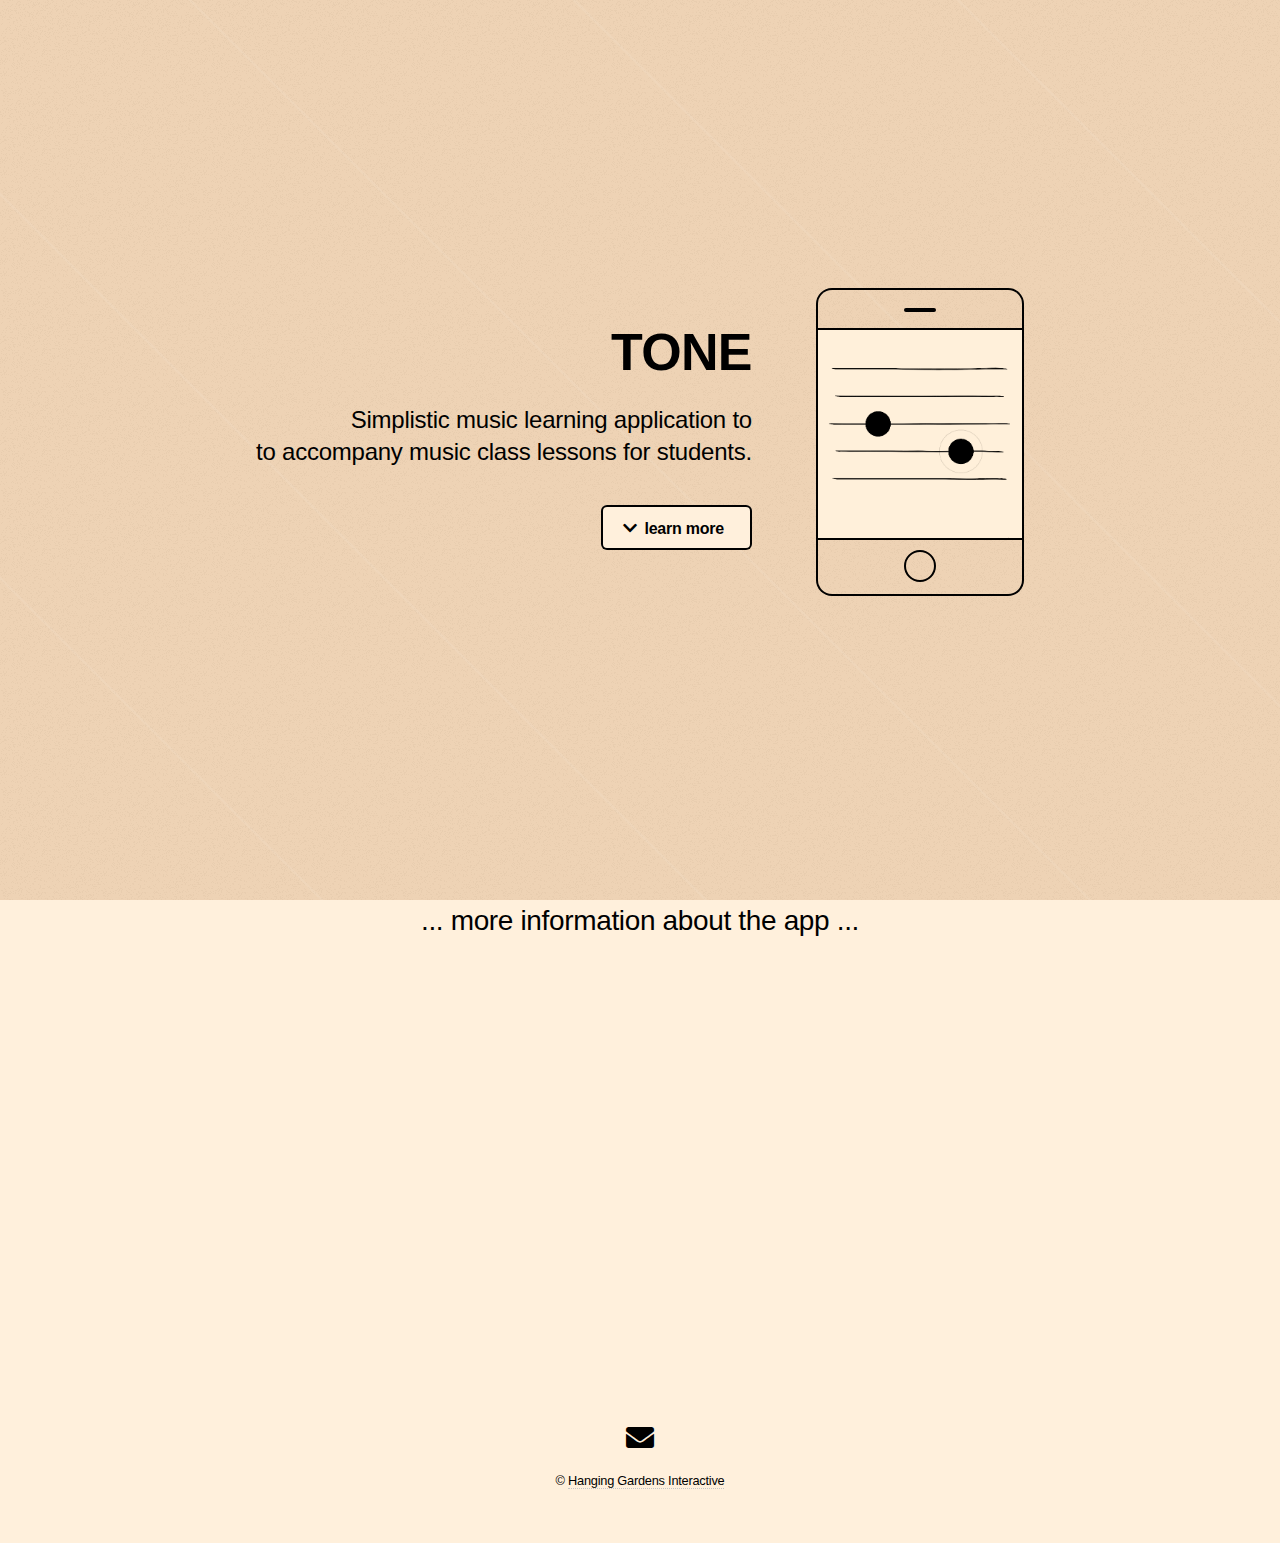
==== index.html @ 23e3fe4b "Updated: landing page text, Fixed: white bar apearing at bottom of footer when page viewed on smartp" ====
<!DOCTYPE HTML>

<html>
	<head>
		<title>TONE Landing Page</title>
		<meta charset="utf-8" />
		<meta name="viewport" content="width=device-width, initial-scale=1, user-scalable=no" />
		<link rel="stylesheet" href="assets/css/main.css" />
		<noscript><link rel="stylesheet" href="assets/css/noscript.css" /></noscript>
	</head>
	<body class="is-preload">

		<!-- Header -->
			<header id="header">
				<div class="content">
					<h1><a href="#">TONE</a></h1>
					<p>Simplistic music learning application to 
					<br>
						to accompany music class lessons for students.
					<br>
					<ul class="actions">
						<li><a href="#one" class="button icon solid fa-chevron-down scrolly">learn more</a></li>
					</ul>
				</div>
				<div class="image phone"><div class="inner"><img src="images/screen.jpg" alt="" /></div></div>
			</header>


			<section id="one" class="wrapper style2 special">
				<header class="major">
					<h2>... more information about the app ...
						<br>
						<br>
						<br>
						<br>
						<br>
						<br>
						<br>
						<br>
						<br>
						<br>
						<br>

					</h2>
				</header>

			</section>

<!--		
			<section id="two" class="wrapper">
				<div class="inner alt">
					<section class="spotlight">
						<div class="image"><img src="images/pic01.jpg" alt="" /></div>
						<div class="content">
							<h3>Magna sed ultrices</h3>
							<p>Morbi mattis ornare ornare. Duis quam turpis, gravida at leo elementum elit fusce accumsan dui libero, quis vehicula lectus ultricies eu. In convallis amet leo non sapien iaculis efficitur consequat lorem ipsum.</p>
						</div>
					</section>
					<section class="spotlight">
						<div class="image"><img src="images/pic02.jpg" alt="" /></div>
						<div class="content">
							<h3>Ultrices nullam aliquam</h3>
							<p>Morbi mattis ornare ornare. Duis quam turpis, gravida at leo elementum elit fusce accumsan dui libero, quis vehicula lectus ultricies eu. In convallis amet leo non sapien iaculis efficitur consequat lorem ipsum.</p>
						</div>
					</section>
					<section class="spotlight">
						<div class="image"><img src="images/pic03.jpg" alt="" /></div>
						<div class="content">
							<h3>Aliquam sed magna</h3>
							<p>Morbi mattis ornare ornare. Duis quam turpis, gravida at leo elementum elit fusce accumsan dui libero, quis vehicula lectus ultricies eu. In convallis amet leo non sapien iaculis efficitur consequat lorem ipsum.</p>
						</div>
					</section>
					<section class="special">
						<ul class="icons labeled">
							<li><span class="icon solid fa-camera-retro"><span class="label">Ipsum lorem accumsan</span></span></li>
							<li><span class="icon solid fa-sync"><span class="label">Sed vehicula elementum</span></span></li>
							<li><span class="icon solid fa-cloud"><span class="label">Elit fusce consequat</span></span></li>
							<li><span class="icon solid fa-code"><span class="label">Lorem nullam tempus</span></span></li>
							<li><span class="icon solid fa-desktop"><span class="label">Adipiscing amet sapien</span></span></li>
						</ul>
					</section>
				</div>
			</section>

		
			<section id="three" class="wrapper style2 special">
				<header class="major">
					<h2>Magna leo sapien gravida</h2>
					<p>Gravida at leo elementum elit fusce accumsan dui libero, quis vehicula<br />
					lectus ultricies eu. In convallis amet leo sapien iaculis efficitur.</p>
				</header>
				<ul class="actions special">
					<li><a href="#" class="button primary icon solid fa-download">Download</a></li>
					<li><a href="#" class="button">Learn More</a></li>
				</ul>
			</section>

		
		
			<section id="four" class="wrapper">
				<div class="inner">

					<header class="major">
						<h2>Elements</h2>
					</header>

					<section>
						<h4>Text</h4>
						<p>This is <b>bold</b> and this is <strong>strong</strong>. This is <i>italic</i> and this is <em>emphasized</em>.
						This is <sup>superscript</sup> text and this is <sub>subscript</sub> text.
						This is <u>underlined</u> and this is code: <code>for (;;) { ... }</code>. Finally, <a href="#">this is a link</a>.</p>
						<hr />
						<header>
							<h4>Heading with a Subtitle</h4>
							<p>Lorem ipsum dolor sit amet nullam id egestas urna aliquam</p>
						</header>
						<p>Nunc lacinia ante nunc ac lobortis. Interdum adipiscing gravida odio porttitor sem non mi integer non faucibus ornare mi ut ante amet placerat aliquet. Volutpat eu sed ante lacinia sapien lorem accumsan varius montes viverra nibh in adipiscing blandit tempus accumsan.</p>
						<header>
							<h5>Heading with a Subtitle</h5>
							<p>Lorem ipsum dolor sit amet nullam id egestas urna aliquam</p>
						</header>
						<p>Nunc lacinia ante nunc ac lobortis. Interdum adipiscing gravida odio porttitor sem non mi integer non faucibus ornare mi ut ante amet placerat aliquet. Volutpat eu sed ante lacinia sapien lorem accumsan varius montes viverra nibh in adipiscing blandit tempus accumsan.</p>
						<hr />
						<h2>Heading Level 2</h2>
						<h3>Heading Level 3</h3>
						<h4>Heading Level 4</h4>
						<h5>Heading Level 5</h5>
						<h6>Heading Level 6</h6>
						<hr />
						<h5>Blockquote</h5>
						<blockquote>Fringilla nisl. Donec accumsan interdum nisi, quis tincidunt felis sagittis eget tempus euismod. Vestibulum ante ipsum primis in faucibus vestibulum. Blandit adipiscing eu felis iaculis volutpat ac adipiscing accumsan faucibus. Vestibulum ante ipsum primis in faucibus lorem ipsum dolor sit amet nullam adipiscing eu felis.</blockquote>
						<h5>Preformatted</h5>
						<pre><code>i = 0;

while (!deck.isInOrder()) {
  print 'Iteration ' + i;
  deck.shuffle();
  i++;
}

print 'It took ' + i + ' iterations to sort the deck.';</code></pre>
					</section>

					<section>
						<h4>Lists</h4>
						<div class="row">
							<div class="col-6 col-12-medium">
								<h5>Unordered</h5>
								<ul>
									<li>Dolor pulvinar etiam.</li>
									<li>Sagittis adipiscing.</li>
									<li>Felis enim feugiat.</li>
								</ul>
								<h5>Alternate</h5>
								<ul class="alt">
									<li>Dolor pulvinar etiam.</li>
									<li>Sagittis adipiscing.</li>
									<li>Felis enim feugiat.</li>
								</ul>
							</div>
							<div class="col-6 col-12-medium">
								<h5>Ordered</h5>
								<ol>
									<li>Dolor pulvinar etiam.</li>
									<li>Etiam vel felis viverra.</li>
									<li>Felis enim feugiat.</li>
									<li>Dolor pulvinar etiam.</li>
									<li>Etiam vel felis lorem.</li>
									<li>Felis enim et feugiat.</li>
								</ol>
								<h5>Icons</h5>
								<ul class="icons">
									<li><a href="#" class="icon brands fa-twitter"><span class="label">Twitter</span></a></li>
									<li><a href="#" class="icon brands fa-facebook-f"><span class="label">Facebook</span></a></li>
									<li><a href="#" class="icon brands fa-instagram"><span class="label">Instagram</span></a></li>
									<li><a href="#" class="icon brands fa-github"><span class="label">Github</span></a></li>
								</ul>
							</div>
						</div>
						<h5>Actions</h5>
						<div class="row">
							<div class="col-6 col-12-medium">
								<ul class="actions">
									<li><a href="#" class="button primary">Default</a></li>
									<li><a href="#" class="button">Default</a></li>
								</ul>
								<ul class="actions small">
									<li><a href="#" class="button primary small">Small</a></li>
									<li><a href="#" class="button small">Small</a></li>
								</ul>
								<ul class="actions stacked">
									<li><a href="#" class="button primary">Default</a></li>
									<li><a href="#" class="button">Default</a></li>
								</ul>
								<ul class="actions stacked">
									<li><a href="#" class="button primary small">Small</a></li>
									<li><a href="#" class="button small">Small</a></li>
								</ul>
							</div>
							<div class="col-6 col-12-medium">
								<ul class="actions stacked">
									<li><a href="#" class="button primary fit">Default</a></li>
									<li><a href="#" class="button fit">Default</a></li>
								</ul>
								<ul class="actions stacked">
									<li><a href="#" class="button primary small fit">Small</a></li>
									<li><a href="#" class="button small fit">Small</a></li>
								</ul>
							</div>
						</div>
					</section>

					<section>
						<h4>Table</h4>
						<h5>Default</h5>
						<div class="table-wrapper">
							<table>
								<thead>
									<tr>
										<th>Name</th>
										<th>Description</th>
										<th>Price</th>
									</tr>
								</thead>
								<tbody>
									<tr>
										<td>Item One</td>
										<td>Ante turpis integer aliquet porttitor.</td>
										<td>29.99</td>
									</tr>
									<tr>
										<td>Item Two</td>
										<td>Vis ac commodo adipiscing arcu aliquet.</td>
										<td>19.99</td>
									</tr>
									<tr>
										<td>Item Three</td>
										<td> Morbi faucibus arcu accumsan lorem.</td>
										<td>29.99</td>
									</tr>
									<tr>
										<td>Item Four</td>
										<td>Vitae integer tempus condimentum.</td>
										<td>19.99</td>
									</tr>
									<tr>
										<td>Item Five</td>
										<td>Ante turpis integer aliquet porttitor.</td>
										<td>29.99</td>
									</tr>
								</tbody>
								<tfoot>
									<tr>
										<td colspan="2"></td>
										<td>100.00</td>
									</tr>
								</tfoot>
							</table>
						</div>

						<h5>Alternate</h5>
						<div class="table-wrapper">
							<table class="alt">
								<thead>
									<tr>
										<th>Name</th>
										<th>Description</th>
										<th>Price</th>
									</tr>
								</thead>
								<tbody>
									<tr>
										<td>Item One</td>
										<td>Ante turpis integer aliquet porttitor.</td>
										<td>29.99</td>
									</tr>
									<tr>
										<td>Item Two</td>
										<td>Vis ac commodo adipiscing arcu aliquet.</td>
										<td>19.99</td>
									</tr>
									<tr>
										<td>Item Three</td>
										<td> Morbi faucibus arcu accumsan lorem.</td>
										<td>29.99</td>
									</tr>
									<tr>
										<td>Item Four</td>
										<td>Vitae integer tempus condimentum.</td>
										<td>19.99</td>
									</tr>
									<tr>
										<td>Item Five</td>
										<td>Ante turpis integer aliquet porttitor.</td>
										<td>29.99</td>
									</tr>
								</tbody>
								<tfoot>
									<tr>
										<td colspan="2"></td>
										<td>100.00</td>
									</tr>
								</tfoot>
							</table>
						</div>
					</section>

					<section>
						<h4>Buttons</h4>
						<ul class="actions">
							<li><a href="#" class="button primary">Primary</a></li>
							<li><a href="#" class="button">Default</a></li>
						</ul>
						<ul class="actions">
							<li><a href="#" class="button large">Large</a></li>
							<li><a href="#" class="button">Default</a></li>
							<li><a href="#" class="button small">Small</a></li>
						</ul>
						<ul class="actions fit">
							<li><a href="#" class="button fit">Fit</a></li>
							<li><a href="#" class="button primary fit">Fit</a></li>
							<li><a href="#" class="button fit">Fit</a></li>
						</ul>
						<ul class="actions fit small">
							<li><a href="#" class="button primary fit small">Fit + Small</a></li>
							<li><a href="#" class="button fit small">Fit + Small</a></li>
							<li><a href="#" class="button primary fit small">Fit + Small</a></li>
						</ul>
						<ul class="actions">
							<li><a href="#" class="button primary icon solid fa-download">Icon</a></li>
							<li><a href="#" class="button icon solid fa-download">Icon</a></li>
						</ul>
						<ul class="actions">
							<li><span class="button primary disabled">Disabled</span></li>
							<li><span class="button disabled">Disabled</span></li>
						</ul>
					</section>

					<section>
						<h4>Form</h4>
						<form method="post" action="#">
							<div class="row gtr-uniform">
								<div class="col-6 col-12-xsmall">
									<input type="text" name="demo-name" id="demo-name" value="" placeholder="Name" />
								</div>
								<div class="col-6 col-12-xsmall">
									<input type="email" name="demo-email" id="demo-email" value="" placeholder="Email" />
								</div>
								<div class="col-12">
									<select name="demo-category" id="demo-category">
										<option value="">- Category -</option>
										<option value="1">Manufacturing</option>
										<option value="1">Shipping</option>
										<option value="1">Administration</option>
										<option value="1">Human Resources</option>
									</select>
								</div>
								<div class="col-4 col-12-small">
									<input type="radio" id="demo-priority-low" name="demo-priority" checked>
									<label for="demo-priority-low">Low</label>
								</div>
								<div class="col-4 col-12-small">
									<input type="radio" id="demo-priority-normal" name="demo-priority">
									<label for="demo-priority-normal">Normal</label>
								</div>
								<div class="col-4 col-12-small">
									<input type="radio" id="demo-priority-high" name="demo-priority">
									<label for="demo-priority-high">High</label>
								</div>
								<div class="col-6 col-12-small">
									<input type="checkbox" id="demo-copy" name="demo-copy">
									<label for="demo-copy">Email me a copy</label>
								</div>
								<div class="col-6 col-12-small">
									<input type="checkbox" id="demo-human" name="demo-human" checked>
									<label for="demo-human">Not a robot</label>
								</div>
								<div class="col-12">
									<textarea name="demo-message" id="demo-message" placeholder="Enter your message" rows="6"></textarea>
								</div>
								<div class="col-12">
									<ul class="actions">
										<li><input type="submit" value="Send Message" class="primary" /></li>
										<li><input type="reset" value="Reset" /></li>
									</ul>
								</div>
							</div>
						</form>
					</section>

					<section>
						<h4>Image</h4>
						<h5>Fit</h5>
						<div class="box alt">
							<div class="row gtr-uniform">
								<div class="col-12"><span class="image fit"><img src="images/pic04.jpg" alt="" /></span></div>
								<div class="col-4"><span class="image fit"><img src="images/pic01.jpg" alt="" /></span></div>
								<div class="col-4"><span class="image fit"><img src="images/pic02.jpg" alt="" /></span></div>
								<div class="col-4"><span class="image fit"><img src="images/pic03.jpg" alt="" /></span></div>
								<div class="col-4"><span class="image fit"><img src="images/pic02.jpg" alt="" /></span></div>
								<div class="col-4"><span class="image fit"><img src="images/pic03.jpg" alt="" /></span></div>
								<div class="col-4"><span class="image fit"><img src="images/pic01.jpg" alt="" /></span></div>
								<div class="col-4"><span class="image fit"><img src="images/pic03.jpg" alt="" /></span></div>
								<div class="col-4"><span class="image fit"><img src="images/pic01.jpg" alt="" /></span></div>
								<div class="col-4"><span class="image fit"><img src="images/pic02.jpg" alt="" /></span></div>
							</div>
						</div>
						<h5>Left &amp; Right</h5>
						<p><span class="image left"><img src="images/pic05.jpg" alt="" /></span>Fringilla nisl. Donec accumsan interdum nisi, quis tincidunt felis sagittis eget. tempus euismod. Vestibulum ante ipsum primis in faucibus vestibulum. Blandit adipiscing eu felis iaculis volutpat ac adipiscing accumsan eu faucibus. Integer ac pellentesque praesent tincidunt felis sagittis eget. tempus euismod. Vestibulum ante ipsum primis in faucibus vestibulum. Blandit adipiscing eu felis iaculis volutpat ac adipiscing accumsan eu faucibus. Integer ac pellentesque praesent. Donec accumsan interdum nisi, quis tincidunt felis sagittis eget. tempus euismod. Vestibulum ante ipsum primis in faucibus vestibulum. Blandit adipiscing eu felis iaculis volutpat ac adipiscing accumsan eu faucibus. Integer ac pellentesque praesent tincidunt felis sagittis eget. tempus euismod. Vestibulum ante ipsum primis in faucibus vestibulum. Blandit adipiscing eu felis iaculis volutpat ac adipiscing accumsan eu faucibus. Integer ac pellentesque praesent. Blandit adipiscing eu felis iaculis volutpat ac adipiscing accumsan eu faucibus. Integer ac pellentesque praesent tincidunt felis sagittis eget. tempus euismod. Vestibulum ante ipsum primis in faucibus vestibulum. Blandit adipiscing eu felis iaculis volutpat ac adipiscing accumsan eu faucibus. Integer ac pellentesque praesent.</p>
						<p><span class="image right"><img src="images/pic05.jpg" alt="" /></span>Fringilla nisl. Donec accumsan interdum nisi, quis tincidunt felis sagittis eget. tempus euismod. Vestibulum ante ipsum primis in faucibus vestibulum. Blandit adipiscing eu felis iaculis volutpat ac adipiscing accumsan eu faucibus. Integer ac pellentesque praesent tincidunt felis sagittis eget. tempus euismod. Vestibulum ante ipsum primis in faucibus vestibulum. Blandit adipiscing eu felis iaculis volutpat ac adipiscing accumsan eu faucibus. Integer ac pellentesque praesent. Donec accumsan interdum nisi, quis tincidunt felis sagittis eget. tempus euismod. Vestibulum ante ipsum primis in faucibus vestibulum. Blandit adipiscing eu felis iaculis volutpat ac adipiscing accumsan eu faucibus. Integer ac pellentesque praesent tincidunt felis sagittis eget. tempus euismod. Vestibulum ante ipsum primis in faucibus vestibulum. Blandit adipiscing eu felis iaculis volutpat ac adipiscing accumsan eu faucibus. Integer ac pellentesque praesent. Blandit adipiscing eu felis iaculis volutpat ac adipiscing accumsan eu faucibus. Integer ac pellentesque praesent tincidunt felis sagittis eget. tempus euismod. Vestibulum ante ipsum primis in faucibus vestibulum. Blandit adipiscing eu felis iaculis volutpat ac adipiscing accumsan eu faucibus. Integer ac pellentesque praesent.</p>
					</section>

				</div>
			</section>
		-->

		<!-- Footer -->
			<footer id="footer">
				<ul class="icons">
					<li>
						<a href="mailto:schorrig@hdm-stuttgart.de" class="icon solid fa-envelope">
							<span class="label">Email</span>
						</a>
					</li>
				</ul>
				<p class="copyright">&copy; <a href="https://hanging-gardens.studio/">Hanging Gardens Interactive</a></p>
			</footer>

		<!-- Scripts -->
			<script src="assets/js/jquery.min.js"></script>
			<script src="assets/js/jquery.scrolly.min.js"></script>
			<script src="assets/js/browser.min.js"></script>
			<script src="assets/js/breakpoints.min.js"></script>
			<script src="assets/js/util.js"></script>
			<script src="assets/js/main.js"></script>

	</body>
</html>
---- assets/css/main.css ----
@import url(fontawesome-all.min.css);

/*
	Fractal by HTML5 UP
	html5up.net | @ajlkn
	Free for personal and commercial use under the CCA 3.0 license (html5up.net/license)
*/

html, body, div, span, applet, object,
iframe, h1, h2, h3, h4, h5, h6, p, blockquote,
pre, a, abbr, acronym, address, big, cite,
code, del, dfn, em, img, ins, kbd, q, s, samp,
small, strike, strong, sub, sup, tt, var, b,
u, i, center, dl, dt, dd, ol, ul, li, fieldset,
form, label, legend, table, caption, tbody,
tfoot, thead, tr, th, td, article, aside,
canvas, details, embed, figure, figcaption,
footer, header, hgroup, menu, nav, output, ruby,
section, summary, time, mark, audio, video {
	margin: 0;
	padding: 0;
	border: 0;
	font-size: 100%;
	font: inherit;
	vertical-align: baseline;}

article, aside, details, figcaption, figure,
footer, header, hgroup, menu, nav, section {
	display: block;}

body {
	line-height: 1;
}

ol, ul {
	list-style: none;
}

blockquote, q {
	quotes: none;
}

	blockquote:before, blockquote:after, q:before, q:after {
		content: '';
		content: none;
	}

table {
	border-collapse: collapse;
	border-spacing: 0;
}

body {
	-webkit-text-size-adjust: none;
}

mark {
	background-color: transparent;
	color: inherit;
}

input::-moz-focus-inner {
	border: 0;
	padding: 0;
}

input, select, textarea {
	-moz-appearance: none;
	-webkit-appearance: none;
	-ms-appearance: none;
	appearance: none;
}

/* Basic */

	@-ms-viewport {
		width: device-width;
	}

	body {
		-ms-overflow-style: scrollbar;
	}

	@media screen and (max-width: 360px) {

		html, body {
			min-width: 320px;
		}

	}

	html {
		box-sizing: border-box;
	}

	*, *:before, *:after {
		box-sizing: inherit;
	}

	body {
		background: #ffffff;
	}

		body.is-preload *, body.is-preload *:before, body.is-preload *:after {
			-moz-animation: none !important;
			-webkit-animation: none !important;
			-ms-animation: none !important;
			animation: none !important;
			-moz-transition: none !important;
			-webkit-transition: none !important;
			-ms-transition: none !important;
			transition: none !important;
		}

/* Type */

	body {
		color: #999999;
	}

	html, input, select, textarea {
		font-size: 16pt;
	}

		@media screen and (max-width: 1680px) {

			html, input, select, textarea {
				font-size: 13pt;
			}

		}

		@media screen and (max-width: 1280px) {

			html, input, select, textarea {
				font-size: 12pt;
			}

		}

		@media screen and (max-width: 360px) {

			html, input, select, textarea {
				font-size: 11pt;
			}

		}

	body, input, select, textarea {
		font-family: Arial, Helvetica, sans-serif;
		font-weight: normal;
		line-height: 1.5em;
		letter-spacing: -0.015em;
	}

	a {
		-moz-transition: color 0.2s ease-in-out, border-bottom-color 0.2s ease-in-out;
		-webkit-transition: color 0.2s ease-in-out, border-bottom-color 0.2s ease-in-out;
		-ms-transition: color 0.2s ease-in-out, border-bottom-color 0.2s ease-in-out;
		transition: color 0.2s ease-in-out, border-bottom-color 0.2s ease-in-out;
		text-decoration: none;
		border-bottom: dotted 1px;
	}

		a:hover {
			border-bottom-color: transparent !important;
		}

	strong, b {
		font-weight: bold;
	}

	em, i {
		font-style: italic;
	}

	p {
		margin: 0 0 2em 0;
	}

	h1, h2, h3, h4, h5, h6 {
		font-weight: normal;
		line-height: 1em;
		margin: 0 0 1em 0;
		letter-spacing: -0.0125em;
	}

		h1 a, h2 a, h3 a, h4 a, h5 a, h6 a {
			color: inherit;
			text-decoration: none;
			border-bottom: none;
		}

		@media screen and (max-width: 980px) {

			h1 br, h2 br, h3 br, h4 br, h5 br, h6 br {
				display: none;
			}

		}

	h2 {
		font-size: 1.75em;
		line-height: 1.5em;
	}

	h3 {
		font-size: 1.5em;
		line-height: 1.5em;
	}

	h4 {
		font-size: 1.1em;
		line-height: 1.5em;
	}

	h5 {
		font-size: 0.9em;
		line-height: 1.5em;
	}

	h6 {
		font-size: 0.7em;
		line-height: 1.5em;
	}

	@media screen and (max-width: 736px) {

		h2 {
			font-size: 1.25em;
		}

		h3 {
			font-size: 1.2em;
		}

		h4 {
			font-size: 1em;
		}

	}

	sub {
		font-size: 0.8em;
		position: relative;
		top: 0.5em;
	}

	sup {
		font-size: 0.8em;
		position: relative;
		top: -0.5em;
	}

	blockquote {
		border-left-style: solid;
		border-left-width: 4px;
		font-style: italic;
		margin: 0 0 2em 0;
		padding: 0.5em 0 0.5em 2em;
	}

	code {
		border-radius: 6px;
		border-style: solid;
		border-width: 1px;
		font-family: "Courier New", monospace;
		font-size: 0.9em;
		margin: 0 0.25em;
		padding: 0.25em 0.65em;
	}

	pre {
		-webkit-overflow-scrolling: touch;
		font-family: "Courier New", monospace;
		font-size: 0.9em;
		margin: 0 0 2em 0;
	}

		pre code {
			display: block;
			line-height: 1.75em;
			padding: 1em 1.5em;
			overflow-x: auto;
		}

	hr {
		border: 0;
		border-bottom-style: solid;
		border-bottom-width: 1px;
		margin: 2em 0;
	}

		hr.major {
			margin: 3em 0;
		}

	.align-left {
		text-align: left;
	}

	.align-center {
		text-align: center;
	}

	.align-right {
		text-align: right;
	}

	input, select, textarea {
		color: #999999;
	}

	a {
		color: inherit;
		border-bottom-color: #d6d6d6;
	}

		a:hover {
			color: #4696e5;
		}

	strong, b {
		color: #828282;
	}

	h1, h2, h3, h4, h5, h6 {
		color: #828282;
	}

	blockquote {
		border-left-color: #e6e6e6;
	}

	code {
		background: rgba(144, 144, 144, 0.075);
		border-color: #e6e6e6;
	}

	hr {
		border-bottom-color: #e6e6e6;
	}

/* Row */

	.row {
		display: flex;
		flex-wrap: wrap;
		box-sizing: border-box;
		align-items: stretch;
	}

		.row > * {
			box-sizing: border-box;
		}

		.row.gtr-uniform > * > :last-child {
			margin-bottom: 0;
		}

		.row.aln-left {
			justify-content: flex-start;
		}

		.row.aln-center {
			justify-content: center;
		}

		.row.aln-right {
			justify-content: flex-end;
		}

		.row.aln-top {
			align-items: flex-start;
		}

		.row.aln-middle {
			align-items: center;
		}

		.row.aln-bottom {
			align-items: flex-end;
		}

		.row > .imp {
			order: -1;
		}

		.row > .col-1 {
			width: 8.33333%;
		}

		.row > .off-1 {
			margin-left: 8.33333%;
		}

		.row > .col-2 {
			width: 16.66667%;
		}

		.row > .off-2 {
			margin-left: 16.66667%;
		}

		.row > .col-3 {
			width: 25%;
		}

		.row > .off-3 {
			margin-left: 25%;
		}

		.row > .col-4 {
			width: 33.33333%;
		}

		.row > .off-4 {
			margin-left: 33.33333%;
		}

		.row > .col-5 {
			width: 41.66667%;
		}

		.row > .off-5 {
			margin-left: 41.66667%;
		}

		.row > .col-6 {
			width: 50%;
		}

		.row > .off-6 {
			margin-left: 50%;
		}

		.row > .col-7 {
			width: 58.33333%;
		}

		.row > .off-7 {
			margin-left: 58.33333%;
		}

		.row > .col-8 {
			width: 66.66667%;
		}

		.row > .off-8 {
			margin-left: 66.66667%;
		}

		.row > .col-9 {
			width: 75%;
		}

		.row > .off-9 {
			margin-left: 75%;
		}

		.row > .col-10 {
			width: 83.33333%;
		}

		.row > .off-10 {
			margin-left: 83.33333%;
		}

		.row > .col-11 {
			width: 91.66667%;
		}

		.row > .off-11 {
			margin-left: 91.66667%;
		}

		.row > .col-12 {
			width: 100%;
		}

		.row > .off-12 {
			margin-left: 100%;
		}

		.row.gtr-0 {
			margin-top: 0;
			margin-left: 0em;
		}

			.row.gtr-0 > * {
				padding: 0 0 0 0em;
			}

			.row.gtr-0.gtr-uniform {
				margin-top: 0em;
			}

				.row.gtr-0.gtr-uniform > * {
					padding-top: 0em;
				}

		.row.gtr-25 {
			margin-top: 0;
			margin-left: -0.375em;
		}

			.row.gtr-25 > * {
				padding: 0 0 0 0.375em;
			}

			.row.gtr-25.gtr-uniform {
				margin-top: -0.375em;
			}

				.row.gtr-25.gtr-uniform > * {
					padding-top: 0.375em;
				}

		.row.gtr-50 {
			margin-top: 0;
			margin-left: -0.75em;
		}

			.row.gtr-50 > * {
				padding: 0 0 0 0.75em;
			}

			.row.gtr-50.gtr-uniform {
				margin-top: -0.75em;
			}

				.row.gtr-50.gtr-uniform > * {
					padding-top: 0.75em;
				}

		.row {
			margin-top: 0;
			margin-left: -1.5em;
		}

			.row > * {
				padding: 0 0 0 1.5em;
			}

			.row.gtr-uniform {
				margin-top: -1.5em;
			}

				.row.gtr-uniform > * {
					padding-top: 1.5em;
				}

		.row.gtr-150 {
			margin-top: 0;
			margin-left: -2.25em;
		}

			.row.gtr-150 > * {
				padding: 0 0 0 2.25em;
			}

			.row.gtr-150.gtr-uniform {
				margin-top: -2.25em;
			}

				.row.gtr-150.gtr-uniform > * {
					padding-top: 2.25em;
				}

		.row.gtr-200 {
			margin-top: 0;
			margin-left: -3em;
		}

			.row.gtr-200 > * {
				padding: 0 0 0 3em;
			}

			.row.gtr-200.gtr-uniform {
				margin-top: -3em;
			}

				.row.gtr-200.gtr-uniform > * {
					padding-top: 3em;
				}

		@media screen and (max-width: 1680px) {

			.row {
				display: flex;
				flex-wrap: wrap;
				box-sizing: border-box;
				align-items: stretch;
			}

				.row > * {
					box-sizing: border-box;
				}

				.row.gtr-uniform > * > :last-child {
					margin-bottom: 0;
				}

				.row.aln-left {
					justify-content: flex-start;
				}

				.row.aln-center {
					justify-content: center;
				}

				.row.aln-right {
					justify-content: flex-end;
				}

				.row.aln-top {
					align-items: flex-start;
				}

				.row.aln-middle {
					align-items: center;
				}

				.row.aln-bottom {
					align-items: flex-end;
				}

				.row > .imp-xlarge {
					order: -1;
				}

				.row > .col-1-xlarge {
					width: 8.33333%;
				}

				.row > .off-1-xlarge {
					margin-left: 8.33333%;
				}

				.row > .col-2-xlarge {
					width: 16.66667%;
				}

				.row > .off-2-xlarge {
					margin-left: 16.66667%;
				}

				.row > .col-3-xlarge {
					width: 25%;
				}

				.row > .off-3-xlarge {
					margin-left: 25%;
				}

				.row > .col-4-xlarge {
					width: 33.33333%;
				}

				.row > .off-4-xlarge {
					margin-left: 33.33333%;
				}

				.row > .col-5-xlarge {
					width: 41.66667%;
				}

				.row > .off-5-xlarge {
					margin-left: 41.66667%;
				}

				.row > .col-6-xlarge {
					width: 50%;
				}

				.row > .off-6-xlarge {
					margin-left: 50%;
				}

				.row > .col-7-xlarge {
					width: 58.33333%;
				}

				.row > .off-7-xlarge {
					margin-left: 58.33333%;
				}

				.row > .col-8-xlarge {
					width: 66.66667%;
				}

				.row > .off-8-xlarge {
					margin-left: 66.66667%;
				}

				.row > .col-9-xlarge {
					width: 75%;
				}

				.row > .off-9-xlarge {
					margin-left: 75%;
				}

				.row > .col-10-xlarge {
					width: 83.33333%;
				}

				.row > .off-10-xlarge {
					margin-left: 83.33333%;
				}

				.row > .col-11-xlarge {
					width: 91.66667%;
				}

				.row > .off-11-xlarge {
					margin-left: 91.66667%;
				}

				.row > .col-12-xlarge {
					width: 100%;
				}

				.row > .off-12-xlarge {
					margin-left: 100%;
				}

				.row.gtr-0 {
					margin-top: 0;
					margin-left: 0em;
				}

					.row.gtr-0 > * {
						padding: 0 0 0 0em;
					}

					.row.gtr-0.gtr-uniform {
						margin-top: 0em;
					}

						.row.gtr-0.gtr-uniform > * {
							padding-top: 0em;
						}

				.row.gtr-25 {
					margin-top: 0;
					margin-left: -0.375em;
				}

					.row.gtr-25 > * {
						padding: 0 0 0 0.375em;
					}

					.row.gtr-25.gtr-uniform {
						margin-top: -0.375em;
					}

						.row.gtr-25.gtr-uniform > * {
							padding-top: 0.375em;
						}

				.row.gtr-50 {
					margin-top: 0;
					margin-left: -0.75em;
				}

					.row.gtr-50 > * {
						padding: 0 0 0 0.75em;
					}

					.row.gtr-50.gtr-uniform {
						margin-top: -0.75em;
					}

						.row.gtr-50.gtr-uniform > * {
							padding-top: 0.75em;
						}

				.row {
					margin-top: 0;
					margin-left: -1.5em;
				}

					.row > * {
						padding: 0 0 0 1.5em;
					}

					.row.gtr-uniform {
						margin-top: -1.5em;
					}

						.row.gtr-uniform > * {
							padding-top: 1.5em;
						}

				.row.gtr-150 {
					margin-top: 0;
					margin-left: -2.25em;
				}

					.row.gtr-150 > * {
						padding: 0 0 0 2.25em;
					}

					.row.gtr-150.gtr-uniform {
						margin-top: -2.25em;
					}

						.row.gtr-150.gtr-uniform > * {
							padding-top: 2.25em;
						}

				.row.gtr-200 {
					margin-top: 0;
					margin-left: -3em;
				}

					.row.gtr-200 > * {
						padding: 0 0 0 3em;
					}

					.row.gtr-200.gtr-uniform {
						margin-top: -3em;
					}

						.row.gtr-200.gtr-uniform > * {
							padding-top: 3em;
						}

		}

		@media screen and (max-width: 1280px) {

			.row {
				display: flex;
				flex-wrap: wrap;
				box-sizing: border-box;
				align-items: stretch;
			}

				.row > * {
					box-sizing: border-box;
				}

				.row.gtr-uniform > * > :last-child {
					margin-bottom: 0;
				}

				.row.aln-left {
					justify-content: flex-start;
				}

				.row.aln-center {
					justify-content: center;
				}

				.row.aln-right {
					justify-content: flex-end;
				}

				.row.aln-top {
					align-items: flex-start;
				}

				.row.aln-middle {
					align-items: center;
				}

				.row.aln-bottom {
					align-items: flex-end;
				}

				.row > .imp-large {
					order: -1;
				}

				.row > .col-1-large {
					width: 8.33333%;
				}

				.row > .off-1-large {
					margin-left: 8.33333%;
				}

				.row > .col-2-large {
					width: 16.66667%;
				}

				.row > .off-2-large {
					margin-left: 16.66667%;
				}

				.row > .col-3-large {
					width: 25%;
				}

				.row > .off-3-large {
					margin-left: 25%;
				}

				.row > .col-4-large {
					width: 33.33333%;
				}

				.row > .off-4-large {
					margin-left: 33.33333%;
				}

				.row > .col-5-large {
					width: 41.66667%;
				}

				.row > .off-5-large {
					margin-left: 41.66667%;
				}

				.row > .col-6-large {
					width: 50%;
				}

				.row > .off-6-large {
					margin-left: 50%;
				}

				.row > .col-7-large {
					width: 58.33333%;
				}

				.row > .off-7-large {
					margin-left: 58.33333%;
				}

				.row > .col-8-large {
					width: 66.66667%;
				}

				.row > .off-8-large {
					margin-left: 66.66667%;
				}

				.row > .col-9-large {
					width: 75%;
				}

				.row > .off-9-large {
					margin-left: 75%;
				}

				.row > .col-10-large {
					width: 83.33333%;
				}

				.row > .off-10-large {
					margin-left: 83.33333%;
				}

				.row > .col-11-large {
					width: 91.66667%;
				}

				.row > .off-11-large {
					margin-left: 91.66667%;
				}

				.row > .col-12-large {
					width: 100%;
				}

				.row > .off-12-large {
					margin-left: 100%;
				}

				.row.gtr-0 {
					margin-top: 0;
					margin-left: 0em;
				}

					.row.gtr-0 > * {
						padding: 0 0 0 0em;
					}

					.row.gtr-0.gtr-uniform {
						margin-top: 0em;
					}

						.row.gtr-0.gtr-uniform > * {
							padding-top: 0em;
						}

				.row.gtr-25 {
					margin-top: 0;
					margin-left: -0.375em;
				}

					.row.gtr-25 > * {
						padding: 0 0 0 0.375em;
					}

					.row.gtr-25.gtr-uniform {
						margin-top: -0.375em;
					}

						.row.gtr-25.gtr-uniform > * {
							padding-top: 0.375em;
						}

				.row.gtr-50 {
					margin-top: 0;
					margin-left: -0.75em;
				}

					.row.gtr-50 > * {
						padding: 0 0 0 0.75em;
					}

					.row.gtr-50.gtr-uniform {
						margin-top: -0.75em;
					}

						.row.gtr-50.gtr-uniform > * {
							padding-top: 0.75em;
						}

				.row {
					margin-top: 0;
					margin-left: -1.5em;
				}

					.row > * {
						padding: 0 0 0 1.5em;
					}

					.row.gtr-uniform {
						margin-top: -1.5em;
					}

						.row.gtr-uniform > * {
							padding-top: 1.5em;
						}

				.row.gtr-150 {
					margin-top: 0;
					margin-left: -2.25em;
				}

					.row.gtr-150 > * {
						padding: 0 0 0 2.25em;
					}

					.row.gtr-150.gtr-uniform {
						margin-top: -2.25em;
					}

						.row.gtr-150.gtr-uniform > * {
							padding-top: 2.25em;
						}

				.row.gtr-200 {
					margin-top: 0;
					margin-left: -3em;
				}

					.row.gtr-200 > * {
						padding: 0 0 0 3em;
					}

					.row.gtr-200.gtr-uniform {
						margin-top: -3em;
					}

						.row.gtr-200.gtr-uniform > * {
							padding-top: 3em;
						}

		}

		@media screen and (max-width: 980px) {

			.row {
				display: flex;
				flex-wrap: wrap;
				box-sizing: border-box;
				align-items: stretch;
			}

				.row > * {
					box-sizing: border-box;
				}

				.row.gtr-uniform > * > :last-child {
					margin-bottom: 0;
				}

				.row.aln-left {
					justify-content: flex-start;
				}

				.row.aln-center {
					justify-content: center;
				}

				.row.aln-right {
					justify-content: flex-end;
				}

				.row.aln-top {
					align-items: flex-start;
				}

				.row.aln-middle {
					align-items: center;
				}

				.row.aln-bottom {
					align-items: flex-end;
				}

				.row > .imp-medium {
					order: -1;
				}

				.row > .col-1-medium {
					width: 8.33333%;
				}

				.row > .off-1-medium {
					margin-left: 8.33333%;
				}

				.row > .col-2-medium {
					width: 16.66667%;
				}

				.row > .off-2-medium {
					margin-left: 16.66667%;
				}

				.row > .col-3-medium {
					width: 25%;
				}

				.row > .off-3-medium {
					margin-left: 25%;
				}

				.row > .col-4-medium {
					width: 33.33333%;
				}

				.row > .off-4-medium {
					margin-left: 33.33333%;
				}

				.row > .col-5-medium {
					width: 41.66667%;
				}

				.row > .off-5-medium {
					margin-left: 41.66667%;
				}

				.row > .col-6-medium {
					width: 50%;
				}

				.row > .off-6-medium {
					margin-left: 50%;
				}

				.row > .col-7-medium {
					width: 58.33333%;
				}

				.row > .off-7-medium {
					margin-left: 58.33333%;
				}

				.row > .col-8-medium {
					width: 66.66667%;
				}

				.row > .off-8-medium {
					margin-left: 66.66667%;
				}

				.row > .col-9-medium {
					width: 75%;
				}

				.row > .off-9-medium {
					margin-left: 75%;
				}

				.row > .col-10-medium {
					width: 83.33333%;
				}

				.row > .off-10-medium {
					margin-left: 83.33333%;
				}

				.row > .col-11-medium {
					width: 91.66667%;
				}

				.row > .off-11-medium {
					margin-left: 91.66667%;
				}

				.row > .col-12-medium {
					width: 100%;
				}

				.row > .off-12-medium {
					margin-left: 100%;
				}

				.row.gtr-0 {
					margin-top: 0;
					margin-left: 0em;
				}

					.row.gtr-0 > * {
						padding: 0 0 0 0em;
					}

					.row.gtr-0.gtr-uniform {
						margin-top: 0em;
					}

						.row.gtr-0.gtr-uniform > * {
							padding-top: 0em;
						}

				.row.gtr-25 {
					margin-top: 0;
					margin-left: -0.375em;
				}

					.row.gtr-25 > * {
						padding: 0 0 0 0.375em;
					}

					.row.gtr-25.gtr-uniform {
						margin-top: -0.375em;
					}

						.row.gtr-25.gtr-uniform > * {
							padding-top: 0.375em;
						}

				.row.gtr-50 {
					margin-top: 0;
					margin-left: -0.75em;
				}

					.row.gtr-50 > * {
						padding: 0 0 0 0.75em;
					}

					.row.gtr-50.gtr-uniform {
						margin-top: -0.75em;
					}

						.row.gtr-50.gtr-uniform > * {
							padding-top: 0.75em;
						}

				.row {
					margin-top: 0;
					margin-left: -1.5em;
				}

					.row > * {
						padding: 0 0 0 1.5em;
					}

					.row.gtr-uniform {
						margin-top: -1.5em;
					}

						.row.gtr-uniform > * {
							padding-top: 1.5em;
						}

				.row.gtr-150 {
					margin-top: 0;
					margin-left: -2.25em;
				}

					.row.gtr-150 > * {
						padding: 0 0 0 2.25em;
					}

					.row.gtr-150.gtr-uniform {
						margin-top: -2.25em;
					}

						.row.gtr-150.gtr-uniform > * {
							padding-top: 2.25em;
						}

				.row.gtr-200 {
					margin-top: 0;
					margin-left: -3em;
				}

					.row.gtr-200 > * {
						padding: 0 0 0 3em;
					}

					.row.gtr-200.gtr-uniform {
						margin-top: -3em;
					}

						.row.gtr-200.gtr-uniform > * {
							padding-top: 3em;
						}

		}

		@media screen and (max-width: 736px) {

			.row {
				display: flex;
				flex-wrap: wrap;
				box-sizing: border-box;
				align-items: stretch;
			}

				.row > * {
					box-sizing: border-box;
				}

				.row.gtr-uniform > * > :last-child {
					margin-bottom: 0;
				}

				.row.aln-left {
					justify-content: flex-start;
				}

				.row.aln-center {
					justify-content: center;
				}

				.row.aln-right {
					justify-content: flex-end;
				}

				.row.aln-top {
					align-items: flex-start;
				}

				.row.aln-middle {
					align-items: center;
				}

				.row.aln-bottom {
					align-items: flex-end;
				}

				.row > .imp-small {
					order: -1;
				}

				.row > .col-1-small {
					width: 8.33333%;
				}

				.row > .off-1-small {
					margin-left: 8.33333%;
				}

				.row > .col-2-small {
					width: 16.66667%;
				}

				.row > .off-2-small {
					margin-left: 16.66667%;
				}

				.row > .col-3-small {
					width: 25%;
				}

				.row > .off-3-small {
					margin-left: 25%;
				}

				.row > .col-4-small {
					width: 33.33333%;
				}

				.row > .off-4-small {
					margin-left: 33.33333%;
				}

				.row > .col-5-small {
					width: 41.66667%;
				}

				.row > .off-5-small {
					margin-left: 41.66667%;
				}

				.row > .col-6-small {
					width: 50%;
				}

				.row > .off-6-small {
					margin-left: 50%;
				}

				.row > .col-7-small {
					width: 58.33333%;
				}

				.row > .off-7-small {
					margin-left: 58.33333%;
				}

				.row > .col-8-small {
					width: 66.66667%;
				}

				.row > .off-8-small {
					margin-left: 66.66667%;
				}

				.row > .col-9-small {
					width: 75%;
				}

				.row > .off-9-small {
					margin-left: 75%;
				}

				.row > .col-10-small {
					width: 83.33333%;
				}

				.row > .off-10-small {
					margin-left: 83.33333%;
				}

				.row > .col-11-small {
					width: 91.66667%;
				}

				.row > .off-11-small {
					margin-left: 91.66667%;
				}

				.row > .col-12-small {
					width: 100%;
				}

				.row > .off-12-small {
					margin-left: 100%;
				}

				.row.gtr-0 {
					margin-top: 0;
					margin-left: 0em;
				}

					.row.gtr-0 > * {
						padding: 0 0 0 0em;
					}

					.row.gtr-0.gtr-uniform {
						margin-top: 0em;
					}

						.row.gtr-0.gtr-uniform > * {
							padding-top: 0em;
						}

				.row.gtr-25 {
					margin-top: 0;
					margin-left: -0.375em;
				}

					.row.gtr-25 > * {
						padding: 0 0 0 0.375em;
					}

					.row.gtr-25.gtr-uniform {
						margin-top: -0.375em;
					}

						.row.gtr-25.gtr-uniform > * {
							padding-top: 0.375em;
						}

				.row.gtr-50 {
					margin-top: 0;
					margin-left: -0.75em;
				}

					.row.gtr-50 > * {
						padding: 0 0 0 0.75em;
					}

					.row.gtr-50.gtr-uniform {
						margin-top: -0.75em;
					}

						.row.gtr-50.gtr-uniform > * {
							padding-top: 0.75em;
						}

				.row {
					margin-top: 0;
					margin-left: -1.5em;
				}

					.row > * {
						padding: 0 0 0 1.5em;
					}

					.row.gtr-uniform {
						margin-top: -1.5em;
					}

						.row.gtr-uniform > * {
							padding-top: 1.5em;
						}

				.row.gtr-150 {
					margin-top: 0;
					margin-left: -2.25em;
				}

					.row.gtr-150 > * {
						padding: 0 0 0 2.25em;
					}

					.row.gtr-150.gtr-uniform {
						margin-top: -2.25em;
					}

						.row.gtr-150.gtr-uniform > * {
							padding-top: 2.25em;
						}

				.row.gtr-200 {
					margin-top: 0;
					margin-left: -3em;
				}

					.row.gtr-200 > * {
						padding: 0 0 0 3em;
					}

					.row.gtr-200.gtr-uniform {
						margin-top: -3em;
					}

						.row.gtr-200.gtr-uniform > * {
							padding-top: 3em;
						}

		}

		@media screen and (max-width: 480px) {

			.row {
				display: flex;
				flex-wrap: wrap;
				box-sizing: border-box;
				align-items: stretch;
			}

				.row > * {
					box-sizing: border-box;
				}

				.row.gtr-uniform > * > :last-child {
					margin-bottom: 0;
				}

				.row.aln-left {
					justify-content: flex-start;
				}

				.row.aln-center {
					justify-content: center;
				}

				.row.aln-right {
					justify-content: flex-end;
				}

				.row.aln-top {
					align-items: flex-start;
				}

				.row.aln-middle {
					align-items: center;
				}

				.row.aln-bottom {
					align-items: flex-end;
				}

				.row > .imp-xsmall {
					order: -1;
				}

				.row > .col-1-xsmall {
					width: 8.33333%;
				}

				.row > .off-1-xsmall {
					margin-left: 8.33333%;
				}

				.row > .col-2-xsmall {
					width: 16.66667%;
				}

				.row > .off-2-xsmall {
					margin-left: 16.66667%;
				}

				.row > .col-3-xsmall {
					width: 25%;
				}

				.row > .off-3-xsmall {
					margin-left: 25%;
				}

				.row > .col-4-xsmall {
					width: 33.33333%;
				}

				.row > .off-4-xsmall {
					margin-left: 33.33333%;
				}

				.row > .col-5-xsmall {
					width: 41.66667%;
				}

				.row > .off-5-xsmall {
					margin-left: 41.66667%;
				}

				.row > .col-6-xsmall {
					width: 50%;
				}

				.row > .off-6-xsmall {
					margin-left: 50%;
				}

				.row > .col-7-xsmall {
					width: 58.33333%;
				}

				.row > .off-7-xsmall {
					margin-left: 58.33333%;
				}

				.row > .col-8-xsmall {
					width: 66.66667%;
				}

				.row > .off-8-xsmall {
					margin-left: 66.66667%;
				}

				.row > .col-9-xsmall {
					width: 75%;
				}

				.row > .off-9-xsmall {
					margin-left: 75%;
				}

				.row > .col-10-xsmall {
					width: 83.33333%;
				}

				.row > .off-10-xsmall {
					margin-left: 83.33333%;
				}

				.row > .col-11-xsmall {
					width: 91.66667%;
				}

				.row > .off-11-xsmall {
					margin-left: 91.66667%;
				}

				.row > .col-12-xsmall {
					width: 100%;
				}

				.row > .off-12-xsmall {
					margin-left: 100%;
				}

				.row.gtr-0 {
					margin-top: 0;
					margin-left: 0em;
				}

					.row.gtr-0 > * {
						padding: 0 0 0 0em;
					}

					.row.gtr-0.gtr-uniform {
						margin-top: 0em;
					}

						.row.gtr-0.gtr-uniform > * {
							padding-top: 0em;
						}

				.row.gtr-25 {
					margin-top: 0;
					margin-left: -0.375em;
				}

					.row.gtr-25 > * {
						padding: 0 0 0 0.375em;
					}

					.row.gtr-25.gtr-uniform {
						margin-top: -0.375em;
					}

						.row.gtr-25.gtr-uniform > * {
							padding-top: 0.375em;
						}

				.row.gtr-50 {
					margin-top: 0;
					margin-left: -0.75em;
				}

					.row.gtr-50 > * {
						padding: 0 0 0 0.75em;
					}

					.row.gtr-50.gtr-uniform {
						margin-top: -0.75em;
					}

						.row.gtr-50.gtr-uniform > * {
							padding-top: 0.75em;
						}

				.row {
					margin-top: 0;
					margin-left: -1.5em;
				}

					.row > * {
						padding: 0 0 0 1.5em;
					}

					.row.gtr-uniform {
						margin-top: -1.5em;
					}

						.row.gtr-uniform > * {
							padding-top: 1.5em;
						}

				.row.gtr-150 {
					margin-top: 0;
					margin-left: -2.25em;
				}

					.row.gtr-150 > * {
						padding: 0 0 0 2.25em;
					}

					.row.gtr-150.gtr-uniform {
						margin-top: -2.25em;
					}

						.row.gtr-150.gtr-uniform > * {
							padding-top: 2.25em;
						}

				.row.gtr-200 {
					margin-top: 0;
					margin-left: -3em;
				}

					.row.gtr-200 > * {
						padding: 0 0 0 3em;
					}

					.row.gtr-200.gtr-uniform {
						margin-top: -3em;
					}

						.row.gtr-200.gtr-uniform > * {
							padding-top: 3em;
						}

		}

/* Box */

	.box {
		border-radius: 6px;
		border: solid 1px #e6e6e6;
		margin-bottom: 2em;
		padding: 1.5em;
	}

		.box > :last-child,
		.box > :last-child > :last-child,
		.box > :last-child > :last-child > :last-child {
			margin-bottom: 0;
		}

		.box.alt {
			border: 0;
			border-radius: 0;
			padding: 0;
		}

/* Button */

	input[type="submit"],
	input[type="reset"],
	input[type="button"],
	button,
	.button {
		-moz-appearance: none;
		-webkit-appearance: none;
		-ms-appearance: none;
		appearance: none;
		-moz-transition: background-color 0.2s ease-in-out, color 0.2s ease-in-out;
		-webkit-transition: background-color 0.2s ease-in-out, color 0.2s ease-in-out;
		-ms-transition: background-color 0.2s ease-in-out, color 0.2s ease-in-out;
		transition: background-color 0.2s ease-in-out, color 0.2s ease-in-out;
		border-radius: 6px;
		border: 0;
		cursor: pointer;
		display: inline-block;
		font-weight: bold;
		height: 2.85em;
		line-height: 2.95em;
		padding: 0 1.75em;
		text-align: center;
		text-decoration: none;
		white-space: nowrap;
	}

		input[type="submit"].icon,
		input[type="reset"].icon,
		input[type="button"].icon,
		button.icon,
		.button.icon {
			padding-left: 1.35em;
		}

			input[type="submit"].icon:before,
			input[type="reset"].icon:before,
			input[type="button"].icon:before,
			button.icon:before,
			.button.icon:before {
				margin-right: 0.5em;
			}

		input[type="submit"].fit,
		input[type="reset"].fit,
		input[type="button"].fit,
		button.fit,
		.button.fit {
			width: 100%;
		}

		input[type="submit"].small,
		input[type="reset"].small,
		input[type="button"].small,
		button.small,
		.button.small {
			font-size: 0.8em;
		}

		input[type="submit"].large,
		input[type="reset"].large,
		input[type="button"].large,
		button.large,
		.button.large {
			font-size: 1.35em;
		}

		input[type="submit"].disabled, input[type="submit"]:disabled,
		input[type="reset"].disabled,
		input[type="reset"]:disabled,
		input[type="button"].disabled,
		input[type="button"]:disabled,
		button.disabled,
		button:disabled,
		.button.disabled,
		.button:disabled {
			pointer-events: none;
			cursor: default;
			opacity: 0.25;
		}

		@media screen and (max-width: 480px) {

			input[type="submit"].icon,
			input[type="reset"].icon,
			input[type="button"].icon,
			button.icon,
			.button.icon {
				padding: 0;
			}

		}

	@media screen and (max-width: 480px) and (orientation: portrait) {

		input[type="submit"],
		input[type="reset"],
		input[type="button"],
		button,
		.button {
			padding: 0;
		}

	}

	input[type="submit"],
	input[type="reset"],
	input[type="button"],
	button,
	.button {
		background-color: transparent;
		color: #828282 !important;
		box-shadow: inset 0 0 0 2px #e6e6e6;
	}

		input[type="submit"]:hover,
		input[type="reset"]:hover,
		input[type="button"]:hover,
		button:hover,
		.button:hover {
			background-color: rgba(144, 144, 144, 0.075);
		}

		input[type="submit"]:active,
		input[type="reset"]:active,
		input[type="button"]:active,
		button:active,
		.button:active {
			background-color: rgba(144, 144, 144, 0.15);
		}

		input[type="submit"].primary,
		input[type="reset"].primary,
		input[type="button"].primary,
		button.primary,
		.button.primary {
			box-shadow: none;
			background-color: #4696e5;
			color: #ffffff !important;
		}

			input[type="submit"].primary:hover,
			input[type="reset"].primary:hover,
			input[type="button"].primary:hover,
			button.primary:hover,
			.button.primary:hover {
				background-color: #5ca3e8;
			}

			input[type="submit"].primary:active,
			input[type="reset"].primary:active,
			input[type="button"].primary:active,
			button.primary:active,
			.button.primary:active {
				background-color: #3089e2;
			}

/* Form */

	form {
		margin: 0 0 2em 0;
	}

	label {
		display: block;
		font-size: 0.9em;
		font-weight: bold;
		margin: 0 0 1em 0;
	}

	input[type="text"],
	input[type="password"],
	input[type="email"],
	select,
	textarea {
		-moz-appearance: none;
		-webkit-appearance: none;
		-ms-appearance: none;
		appearance: none;
		border-radius: 6px;
		border: none;
		border-style: solid;
		border-width: 1px;
		color: inherit;
		display: block;
		outline: 0;
		padding: 0 1em;
		text-decoration: none;
		width: 100%;
	}

		input[type="text"]:invalid,
		input[type="password"]:invalid,
		input[type="email"]:invalid,
		select:invalid,
		textarea:invalid {
			box-shadow: none;
		}

	select {
		background-image: url("data:image/svg+xml;charset=utf8,%3Csvg xmlns='http://www.w3.org/2000/svg' width='40' height='40' preserveAspectRatio='none' viewBox='0 0 40 40'%3E%3Cpath d='M9.4,12.3l10.4,10.4l10.4-10.4c0.2-0.2,0.5-0.4,0.9-0.4c0.3,0,0.6,0.1,0.9,0.4l3.3,3.3c0.2,0.2,0.4,0.5,0.4,0.9 c0,0.4-0.1,0.6-0.4,0.9L20.7,31.9c-0.2,0.2-0.5,0.4-0.9,0.4c-0.3,0-0.6-0.1-0.9-0.4L4.3,17.3c-0.2-0.2-0.4-0.5-0.4-0.9 c0-0.4,0.1-0.6,0.4-0.9l3.3-3.3c0.2-0.2,0.5-0.4,0.9-0.4S9.1,12.1,9.4,12.3z' fill='%23e6e6e6' /%3E%3C/svg%3E");
		background-size: 1.25rem;
		background-repeat: no-repeat;
		background-position: calc(100% - 1rem) center;
		height: 2.75em;
		padding-right: 2.75em;
		text-overflow: ellipsis;
	}

		select option {
			color: #828282;
			background: #ffffff;
		}

		select:focus::-ms-value {
			background-color: transparent;
		}

		select::-ms-expand {
			display: none;
		}

	input[type="text"],
	input[type="password"],
	input[type="email"],
	select {
		height: 2.75em;
	}

	textarea {
		padding: 0.75em 1em;
	}

	input[type="checkbox"],
	input[type="radio"] {
		-moz-appearance: none;
		-webkit-appearance: none;
		-ms-appearance: none;
		appearance: none;
		display: block;
		float: left;
		margin-right: -2em;
		opacity: 0;
		width: 1em;
		z-index: -1;
	}

		input[type="checkbox"] + label,
		input[type="radio"] + label {
			text-decoration: none;
			cursor: pointer;
			display: inline-block;
			font-size: 1em;
			font-weight: normal;
			padding-left: 2.4em;
			padding-right: 0.75em;
			position: relative;
		}

			input[type="checkbox"] + label:before,
			input[type="radio"] + label:before {
				-moz-osx-font-smoothing: grayscale;
				-webkit-font-smoothing: antialiased;
				display: inline-block;
				font-style: normal;
				font-variant: normal;
				text-rendering: auto;
				line-height: 1;
				text-transform: none !important;
				font-family: 'Font Awesome 5 Free';
				font-weight: 900;
			}

			input[type="checkbox"] + label:before,
			input[type="radio"] + label:before {
				border-radius: 6px;
				border-style: solid;
				border-width: 1px;
				content: '';
				display: inline-block;
				font-size: 0.8em;
				height: 2.0625em;
				left: 0;
				line-height: 2.0625em;
				position: absolute;
				text-align: center;
				top: 0;
				width: 2.0625em;
			}

		input[type="checkbox"]:checked + label:before,
		input[type="radio"]:checked + label:before {
			content: '\f00c';
		}

	input[type="checkbox"] + label:before {
		border-radius: 6px;
	}

	input[type="radio"] + label:before {
		border-radius: 100%;
	}

	::-webkit-input-placeholder {
		opacity: 1.0;
	}

	:-moz-placeholder {
		opacity: 1.0;
	}

	::-moz-placeholder {
		opacity: 1.0;
	}

	:-ms-input-placeholder {
		opacity: 1.0;
	}

	.formerize-placeholder {
		opacity: 1.0;
	}

	label {
		color: #828282;
	}

	input[type="text"],
	input[type="password"],
	input[type="email"],
	select,
	textarea {
		color: inherit;
		background-color: rgba(144, 144, 144, 0.075);
		border-color: #e6e6e6;
	}

		input[type="text"]:focus,
		input[type="password"]:focus,
		input[type="email"]:focus,
		select:focus,
		textarea:focus {
			border-color: #4696e5;
			box-shadow: 0 0 0 1px #4696e5;
		}

	.select-wrapper:before {
		color: #e6e6e6;
	}

	input[type="checkbox"] + label,
	input[type="radio"] + label {
		color: #999999;
	}

		input[type="checkbox"] + label:before,
		input[type="radio"] + label:before {
			background-color: rgba(144, 144, 144, 0.075);
			border-color: #e6e6e6;
		}

	input[type="checkbox"]:checked + label:before,
	input[type="radio"]:checked + label:before {
		background-color: #4696e5;
		border-color: #4696e5;
		color: #ffffff;
	}

	input[type="checkbox"]:focus + label:before,
	input[type="radio"]:focus + label:before {
		border-color: #4696e5;
		box-shadow: 0 0 0 1px #4696e5;
	}

	::-webkit-input-placeholder {
		color: #e0e0e0 !important;
	}

	:-moz-placeholder {
		color: #e0e0e0 !important;
	}

	::-moz-placeholder {
		color: #e0e0e0 !important;
	}

	:-ms-input-placeholder {
		color: #e0e0e0 !important;
	}

	.formerize-placeholder {
		color: #e0e0e0 !important;
	}

/* Icon */

	.icon {
		text-decoration: none;
		border-bottom: none;
		position: relative;
	}

		.icon:before {
			-moz-osx-font-smoothing: grayscale;
			-webkit-font-smoothing: antialiased;
			display: inline-block;
			font-style: normal;
			font-variant: normal;
			text-rendering: auto;
			line-height: 1;
			text-transform: none !important;
			font-family: 'Font Awesome 5 Free';
			font-weight: 400;
		}

		.icon > .label {
			display: none;
		}

		.icon:before {
			line-height: inherit;
		}

		.icon.solid:before {
			font-weight: 900;
		}

		.icon.brands:before {
			font-family: 'Font Awesome 5 Brands';
		}

	.icon {
		color: #e0e0e0;
	}

/* Image */

	.image {
		border-radius: 6px;
		border: 0;
		display: inline-block;
		position: relative;
		overflow: hidden;
	}

		.image img {
			border-radius: 6px;
			display: block;
		}

		.image.left, .image.right {
			max-width: 40%;
		}

			.image.left img, .image.right img {
				width: 100%;
			}

		.image.left {
			float: left;
			margin: 0 1.5em 1em 0;
			top: 0.25em;
		}

		.image.right {
			float: right;
			margin: 0 0 1em 1.5em;
			top: 0.25em;
		}

		.image.fit {
			display: block;
			margin: 0 0 2em 0;
			width: 100%;
		}

			.image.fit img {
				width: 100%;
			}

		.image.main {
			display: block;
			margin: 0 0 3em 0;
			width: 100%;
		}

			.image.main img {
				width: 100%;
			}

		.image.phone {
			box-shadow: none;
			border-radius: 0;
			margin: 0 0 3em 0;
			width: 13em;
		}

			.image.phone img {
				border-radius: 0;
				display: block;
				position: relative;
				width: 100%;
			}

			.image.phone .inner, .image.phone:before, .image.phone:after {
				display: block;
				border: solid 2px rgba(255, 255, 255, 0.25);
			}

			.image.phone .inner {
				position: relative;
			}

				.image.phone .inner:before, .image.phone .inner:after {
					content: '';
					position: absolute;
					left: 50%;
				}

				.image.phone .inner:before {
					top: -1.375em;
					margin-left: -1em;
					width: 2em;
					height: 0.25em;
					border-radius: 0.5em;
					background: rgba(255, 255, 255, 0.25);
				}

				.image.phone .inner:after {
					bottom: -2.75em;
					margin-left: -1em;
					width: 2em;
					height: 2em;
					border-radius: 100%;
					border: solid 2px rgba(255, 255, 255, 0.25);
				}

			.image.phone:before, .image.phone:after {
				content: '';
			}

			.image.phone:before {
				height: 2.5em;
				border-radius: 1em 1em 0 0;
				border-bottom: 0;
			}

			.image.phone:after {
				height: 3.5em;
				border-radius: 0 0 1em 1em;
				border-top: 0;
			}

	.image {
		box-shadow: 0 0 0 4px #ffffff, 0 0 0 5px #e6e6e6;
	}

		.image.phone {
			box-shadow: none;
		}

			.image.phone .inner, .image.phone:before, .image.phone:after {
				border-color: #e6e6e6;
			}

			.image.phone .inner:before {
				background: #e6e6e6;
			}

			.image.phone .inner:after {
				border-color: #e6e6e6;
			}

/* List */

	ol {
		list-style: decimal;
		margin: 0 0 2em 0;
		padding-left: 1.25em;
	}

		ol li {
			padding-left: 0.25em;
		}

	ul {
		list-style: disc;
		margin: 0 0 2em 0;
		padding-left: 1em;
	}

		ul li {
			padding-left: 0.5em;
		}

		ul.alt {
			list-style: none;
			padding-left: 0;
		}

			ul.alt li {
				border-top-style: solid;
				border-top-width: 1px;
				padding: 0.5em 0;
			}

				ul.alt li:first-child {
					border-top: 0;
					padding-top: 0;
				}

	dl {
		margin: 0 0 2em 0;
	}

		dl dt {
			display: block;
			font-weight: bold;
			margin: 0 0 1em 0;
		}

		dl dd {
			margin-left: 2em;
		}

	ul.alt > li {
		border-top-color: #e6e6e6;
	}

/* Actions */

	ul.actions {
		display: -moz-flex;
		display: -webkit-flex;
		display: -ms-flex;
		display: flex;
		cursor: default;
		list-style: none;
		margin-left: -1em;
		padding-left: 0;
	}

		ul.actions li {
			padding: 0 0 0 1em;
			vertical-align: middle;
		}

		ul.actions.special {
			-moz-justify-content: center;
			-webkit-justify-content: center;
			-ms-justify-content: center;
			justify-content: center;
			width: 100%;
			margin-left: 0;
		}

			ul.actions.special li:first-child {
				padding-left: 0;
			}

		ul.actions.stacked {
			-moz-flex-direction: column;
			-webkit-flex-direction: column;
			-ms-flex-direction: column;
			flex-direction: column;
			margin-left: 0;
		}

			ul.actions.stacked li {
				padding: 1.3em 0 0 0;
			}

				ul.actions.stacked li:first-child {
					padding-top: 0;
				}

		ul.actions.fit {
			width: calc(100% + 1em);
		}

			ul.actions.fit li {
				-moz-flex-grow: 1;
				-webkit-flex-grow: 1;
				-ms-flex-grow: 1;
				flex-grow: 1;
				-moz-flex-shrink: 1;
				-webkit-flex-shrink: 1;
				-ms-flex-shrink: 1;
				flex-shrink: 1;
				width: 100%;
			}

				ul.actions.fit li > * {
					width: 100%;
				}

			ul.actions.fit.stacked {
				width: 100%;
			}

		@media screen and (max-width: 480px) {

			ul.actions:not(.fixed) {
				-moz-flex-direction: column;
				-webkit-flex-direction: column;
				-ms-flex-direction: column;
				flex-direction: column;
				margin-left: 0;
				width: 100% !important;
			}

				ul.actions:not(.fixed) li {
					-moz-flex-grow: 1;
					-webkit-flex-grow: 1;
					-ms-flex-grow: 1;
					flex-grow: 1;
					-moz-flex-shrink: 1;
					-webkit-flex-shrink: 1;
					-ms-flex-shrink: 1;
					flex-shrink: 1;
					padding: 1em 0 0 0;
					text-align: center;
					width: 100%;
				}

					ul.actions:not(.fixed) li > * {
						width: 100%;
					}

					ul.actions:not(.fixed) li:first-child {
						padding-top: 0;
					}

					ul.actions:not(.fixed) li input[type="submit"],
					ul.actions:not(.fixed) li input[type="reset"],
					ul.actions:not(.fixed) li input[type="button"],
					ul.actions:not(.fixed) li button,
					ul.actions:not(.fixed) li .button {
						width: 100%;
					}

						ul.actions:not(.fixed) li input[type="submit"].icon:before,
						ul.actions:not(.fixed) li input[type="reset"].icon:before,
						ul.actions:not(.fixed) li input[type="button"].icon:before,
						ul.actions:not(.fixed) li button.icon:before,
						ul.actions:not(.fixed) li .button.icon:before {
							margin-left: -0.5em;
						}

		}

/* Icons */

	ul.icons {
		cursor: default;
		list-style: none;
		padding-left: 0;
	}

		ul.icons li {
			display: inline-block;
			padding: 0 1.5em 0 0;
		}

			ul.icons li:last-child {
				padding-right: 0 !important;
			}

			ul.icons li .icon:before {
				font-size: 1.75rem;
			}

		ul.icons.major li {
			padding: 0 2.5em 0 0;
		}

			ul.icons.major li .icon:before {
				font-size: 2.75rem;
			}

		@media screen and (max-width: 736px) {

			ul.icons.major li {
				padding: 0 1.25em 0 0;
			}

				ul.icons.major li .icon:before {
					font-size: 1.75rem;
				}

		}

		ul.icons.labeled li {
			margin: 1em 0;
			padding: 0 2em 0 0;
		}

			ul.icons.labeled li .icon:before {
				vertical-align: middle;
				font-size: 2.25rem;
				margin-right: 0.5em;
			}

			ul.icons.labeled li .icon .label {
				display: inline-block;
				vertical-align: middle;
				color: #999999;
			}

	@media screen and (max-width: 736px) and (orientation: portrait) {

		ul.icons.labeled {
			text-align: left;
			margin-right: auto;
			margin-left: auto;
			display: inline-block;
			white-space: nowrap;
		}

			ul.icons.labeled li {
				display: block;
				padding: 0;
				margin: 1.5em 0 0 0;
			}

				ul.icons.labeled li .icon:before {
					width: 1.5em;
					display: block;
					float: left;
					margin-right: 0;
				}

				ul.icons.labeled li .icon:after {
					content: '';
					display: block;
					clear: both;
				}

				ul.icons.labeled li:first-child {
					margin-top: 0;
				}

	}

/* Section/Article */

	section.special, article.special {
		text-align: center;
	}

	header p {
		position: relative;
		margin: 0 0 1.5em 0;
	}

		@media screen and (max-width: 736px) {

			header p br {
				display: none;
			}

		}

	header h2 + p {
		font-size: 1.25em;
		margin-top: -0.5em;
		line-height: 1.5em;
	}

	header h3 + p {
		font-size: 1.1em;
		margin-top: -0.25em;
		line-height: 1.5em;
	}

	header h4 + p,
	header h5 + p,
	header h6 + p {
		font-size: 0.9em;
		margin-top: -0.6em;
		line-height: 1.5em;
	}

	header.major {
		margin: 0 0 2.5em 0;
		text-align: center;
	}



		@media screen and (max-width: 736px) {

			header.major {
				margin: 0 0 2em 0;
			}

				header.major p {
					font-size: 1em;
				}

		}

/* Spotlight */

	.spotlight {
		display: -moz-flex;
		display: -webkit-flex;
		display: -ms-flex;
		display: flex;
		-moz-align-items: center;
		-webkit-align-items: center;
		-ms-align-items: center;
		align-items: center;
		margin: 0 0 2em 0;
	}

		.spotlight .image {
			width: 30%;
			border-radius: 100%;
			margin: 0 3em 0 0;
			display: block;
		}

			.spotlight .image img {
				display: block;
				border-radius: 100%;
				width: 100%;
			}

		.spotlight .content {
			width: 70%;
		}

			.spotlight .content > :last-child {
				margin-bottom: 0;
			}

		.spotlight:nth-child(2n) {
			-moz-flex-direction: row-reverse;
			-webkit-flex-direction: row-reverse;
			-ms-flex-direction: row-reverse;
			flex-direction: row-reverse;
		}

			.spotlight:nth-child(2n) .image {
				margin: 0 0 0 3em;
			}

			.spotlight:nth-child(2n) .content {
				text-align: right;
			}

	@media screen and (max-width: 736px) and (orientation: landscape) {

		.spotlight .image {
			margin: 0 2em 0 0;
		}

		.spotlight:nth-child(2n) .image {
			margin: 0 0 0 2em;
		}

	}

	@media screen and (max-width: 736px) and (orientation: portrait) {

		.spotlight {
			-moz-flex-direction: column !important;
			-webkit-flex-direction: column !important;
			-ms-flex-direction: column !important;
			flex-direction: column !important;
		}

			.spotlight .image {
				width: 100%;
				max-width: 60%;
				margin: 0 0 2em 0 !important;
			}

			.spotlight .content {
				width: 100%;
				text-align: center !important;
			}

	}

/* Table */

	.table-wrapper {
		-webkit-overflow-scrolling: touch;
		overflow-x: auto;
	}

	table {
		margin: 0 0 2em 0;
		width: 100%;
	}

		table tbody tr {
			border-style: solid;
			border-width: 1px;
			border-left: 0;
			border-right: 0;
		}

		table td {
			padding: 0.75em 0.75em;
		}

		table th {
			font-size: 0.9em;
			font-weight: bold;
			padding: 0 0.75em 0.75em 0.75em;
			text-align: left;
		}

		table thead {
			border-bottom-style: solid;
			border-bottom-width: 2px;
		}

		table tfoot {
			border-top-style: solid;
			border-top-width: 2px;
		}

		table.alt {
			border-collapse: separate;
		}

			table.alt tbody tr td {
				border-style: solid;
				border-width: 1px;
				border-left-width: 0;
				border-top-width: 0;
			}

				table.alt tbody tr td:first-child {
					border-left-width: 1px;
				}

			table.alt tbody tr:first-child td {
				border-top-width: 1px;
			}

			table.alt thead {
				border-bottom: 0;
			}

			table.alt tfoot {
				border-top: 0;
			}

	table tbody tr {
		border-color: #e6e6e6;
	}

		table tbody tr:nth-child(2n + 1) {
			background-color: rgba(144, 144, 144, 0.075);
		}

	table th {
		color: #828282;
	}

	table thead {
		border-bottom-color: #e6e6e6;
	}

	table tfoot {
		border-top-color: #e6e6e6;
	}

	table.alt tbody tr td {
		border-color: #e6e6e6;
	}

/* Wrapper */

	

		.wrapper > .inner {
			margin-left: auto;
			margin-right: auto;
			width: 50em;
		}

			.wrapper > .inner.alt > * {
				border-top: solid 2px #eeeeee;
				margin-bottom: 0;
				margin-top: 3em;
				padding-top: 3em;
			}

				.wrapper > .inner.alt > *:first-child {
					border-top: 0;
					margin-top: 0;
					padding-top: 0;
				}

		.wrapper.style1 {
			background-color: #4696e5;
			color: #d1e5f9;
		}

			.wrapper.style1 input[type="submit"],
			.wrapper.style1 input[type="reset"],
			.wrapper.style1 input[type="button"],
			.wrapper.style1 button,
			.wrapper.style1 .button {
				background-color: transparent;
				color: #ffffff !important;
				box-shadow: inset 0 0 0 2px rgba(255, 255, 255, 0.25);
			}

				.wrapper.style1 input[type="submit"]:hover,
				.wrapper.style1 input[type="reset"]:hover,
				.wrapper.style1 input[type="button"]:hover,
				.wrapper.style1 button:hover,
				.wrapper.style1 .button:hover {
					background-color: rgba(255, 255, 255, 0.075);
				}

				.wrapper.style1 input[type="submit"]:active,
				.wrapper.style1 input[type="reset"]:active,
				.wrapper.style1 input[type="button"]:active,
				.wrapper.style1 button:active,
				.wrapper.style1 .button:active {
					background-color: rgba(255, 255, 255, 0.2);
				}

				.wrapper.style1 input[type="submit"].primary,
				.wrapper.style1 input[type="reset"].primary,
				.wrapper.style1 input[type="button"].primary,
				.wrapper.style1 button.primary,
				.wrapper.style1 .button.primary {
					box-shadow: none;
					background-color: #ffffff;
					color: #4696e5 !important;
				}

			.wrapper.style1 label {
				color: #ffffff;
			}

			.wrapper.style1 input[type="text"],
			.wrapper.style1 input[type="password"],
			.wrapper.style1 input[type="email"],
			.wrapper.style1 select,
			.wrapper.style1 textarea {
				color: inherit;
				background-color: rgba(255, 255, 255, 0.075);
				border-color: rgba(255, 255, 255, 0.25);
			}

				.wrapper.style1 input[type="text"]:focus,
				.wrapper.style1 input[type="password"]:focus,
				.wrapper.style1 input[type="email"]:focus,
				.wrapper.style1 select:focus,
				.wrapper.style1 textarea:focus {
					border-color: #ffffff;
					box-shadow: 0 0 0 1px #ffffff;
				}

			.wrapper.style1 .select-wrapper:before {
				color: rgba(255, 255, 255, 0.25);
			}

			.wrapper.style1 input[type="checkbox"] + label,
			.wrapper.style1 input[type="radio"] + label {
				color: #d1e5f9;
			}

				.wrapper.style1 input[type="checkbox"] + label:before,
				.wrapper.style1 input[type="radio"] + label:before {
					background-color: rgba(255, 255, 255, 0.075);
					border-color: rgba(255, 255, 255, 0.25);
				}

			.wrapper.style1 input[type="checkbox"]:checked + label:before,
			.wrapper.style1 input[type="radio"]:checked + label:before {
				background-color: #ffffff;
				border-color: #ffffff;
				color: #4696e5;
			}

			.wrapper.style1 input[type="checkbox"]:focus + label:before,
			.wrapper.style1 input[type="radio"]:focus + label:before {
				border-color: #ffffff;
				box-shadow: 0 0 0 1px #ffffff;
			}

			.wrapper.style1 ::-webkit-input-placeholder {
				color: #b5d5f5 !important;
			}

			.wrapper.style1 :-moz-placeholder {
				color: #b5d5f5 !important;
			}

			.wrapper.style1 ::-moz-placeholder {
				color: #b5d5f5 !important;
			}

			.wrapper.style1 :-ms-input-placeholder {
				color: #b5d5f5 !important;
			}

			.wrapper.style1 .formerize-placeholder {
				color: #b5d5f5 !important;
			}

			.wrapper.style1 .icon {
				color: #b5d5f5;
			}

			.wrapper.style1 .image {
				box-shadow: 0 0 0 4px #4696e5, 0 0 0 5px rgba(255, 255, 255, 0.25);
			}

				.wrapper.style1 .image.phone {
					box-shadow: none;
				}

					.wrapper.style1 .image.phone .inner, .wrapper.style1 .image.phone:before, .wrapper.style1 .image.phone:after {
						border-color: rgba(255, 255, 255, 0.25);
					}

					.wrapper.style1 .image.phone .inner:before {
						background: rgba(255, 255, 255, 0.25);
					}

					.wrapper.style1 .image.phone .inner:after {
						border-color: rgba(255, 255, 255, 0.25);
					}

			.wrapper.style1 ul.alt > li {
				border-top-color: rgba(255, 255, 255, 0.25);
			}

			.wrapper.style1 table tbody tr {
				border-color: rgba(255, 255, 255, 0.25);
			}

				.wrapper.style1 table tbody tr:nth-child(2n + 1) {
					background-color: rgba(255, 255, 255, 0.075);
				}

			.wrapper.style1 table th {
				color: #ffffff;
			}

			.wrapper.style1 table thead {
				border-bottom-color: rgba(255, 255, 255, 0.25);
			}

			.wrapper.style1 table tfoot {
				border-top-color: rgba(255, 255, 255, 0.25);
			}

			.wrapper.style1 table.alt tbody tr td {
				border-color: rgba(255, 255, 255, 0.25);
			}

			.wrapper.style1 input, .wrapper.style1 select, .wrapper.style1 textarea {
				color: #d1e5f9;
			}

			.wrapper.style1 a {
				color: inherit;
				border-bottom-color: rgba(255, 255, 255, 0.5);
				color: #ffffff;
			}

			.wrapper.style1 strong, .wrapper.style1 b {
				color: #ffffff;
			}

			.wrapper.style1 h1, .wrapper.style1 h2, .wrapper.style1 h3, .wrapper.style1 h4, .wrapper.style1 h5, .wrapper.style1 h6 {
				color: #ffffff;
			}

			.wrapper.style1 blockquote {
				border-left-color: rgba(255, 255, 255, 0.25);
			}

			.wrapper.style1 code {
				background: rgba(255, 255, 255, 0.075);
				border-color: rgba(255, 255, 255, 0.25);
			}

			.wrapper.style1 hr {
				border-bottom-color: rgba(255, 255, 255, 0.25);
			}

		.wrapper.style2 {
			background-color: #FFF0DC;
			color: #999999;
		}

			.wrapper.style2 input[type="submit"],
			.wrapper.style2 input[type="reset"],
			.wrapper.style2 input[type="button"],
			.wrapper.style2 button,
			.wrapper.style2 .button {
				background-color: transparent;
				color: #828282 !important;
				box-shadow: inset 0 0 0 2px #e6e6e6;
			}

				.wrapper.style2 input[type="submit"]:hover,
				.wrapper.style2 input[type="reset"]:hover,
				.wrapper.style2 input[type="button"]:hover,
				.wrapper.style2 button:hover,
				.wrapper.style2 .button:hover {
					background-color: rgba(144, 144, 144, 0.075);
				}

				.wrapper.style2 input[type="submit"]:active,
				.wrapper.style2 input[type="reset"]:active,
				.wrapper.style2 input[type="button"]:active,
				.wrapper.style2 button:active,
				.wrapper.style2 .button:active {
					background-color: rgba(144, 144, 144, 0.15);
				}

				.wrapper.style2 input[type="submit"].primary,
				.wrapper.style2 input[type="reset"].primary,
				.wrapper.style2 input[type="button"].primary,
				.wrapper.style2 button.primary,
				.wrapper.style2 .button.primary {
					box-shadow: none;
					background-color: #4696e5;
					color: #ffffff !important;
				}

					.wrapper.style2 input[type="submit"].primary:hover,
					.wrapper.style2 input[type="reset"].primary:hover,
					.wrapper.style2 input[type="button"].primary:hover,
					.wrapper.style2 button.primary:hover,
					.wrapper.style2 .button.primary:hover {
						background-color: #5ca3e8;
					}

					.wrapper.style2 input[type="submit"].primary:active,
					.wrapper.style2 input[type="reset"].primary:active,
					.wrapper.style2 input[type="button"].primary:active,
					.wrapper.style2 button.primary:active,
					.wrapper.style2 .button.primary:active {
						background-color: #3089e2;
					}

			.wrapper.style2 label {
				color: #828282;
			}

			.wrapper.style2 input[type="text"],
			.wrapper.style2 input[type="password"],
			.wrapper.style2 input[type="email"],
			.wrapper.style2 select,
			.wrapper.style2 textarea {
				color: inherit;
				background-color: rgba(144, 144, 144, 0.075);
				border-color: #e6e6e6;
			}

				.wrapper.style2 input[type="text"]:focus,
				.wrapper.style2 input[type="password"]:focus,
				.wrapper.style2 input[type="email"]:focus,
				.wrapper.style2 select:focus,
				.wrapper.style2 textarea:focus {
					border-color: #4696e5;
					box-shadow: 0 0 0 1px #4696e5;
				}

			.wrapper.style2 .select-wrapper:before {
				color: #e6e6e6;
			}

			.wrapper.style2 input[type="checkbox"] + label,
			.wrapper.style2 input[type="radio"] + label {
				color: #999999;
			}

				.wrapper.style2 input[type="checkbox"] + label:before,
				.wrapper.style2 input[type="radio"] + label:before {
					background-color: rgba(144, 144, 144, 0.075);
					border-color: #e6e6e6;
				}

			.wrapper.style2 input[type="checkbox"]:checked + label:before,
			.wrapper.style2 input[type="radio"]:checked + label:before {
				background-color: #4696e5;
				border-color: #4696e5;
				color: #ffffff;
			}

			.wrapper.style2 input[type="checkbox"]:focus + label:before,
			.wrapper.style2 input[type="radio"]:focus + label:before {
				border-color: #4696e5;
				box-shadow: 0 0 0 1px #4696e5;
			}

			.wrapper.style2 ::-webkit-input-placeholder {
				color: #e0e0e0 !important;
			}

			.wrapper.style2 :-moz-placeholder {
				color: #e0e0e0 !important;
			}

			.wrapper.style2 ::-moz-placeholder {
				color: #e0e0e0 !important;
			}

			.wrapper.style2 :-ms-input-placeholder {
				color: #e0e0e0 !important;
			}

			.wrapper.style2 .formerize-placeholder {
				color: #e0e0e0 !important;
			}

			.wrapper.style2 .icon {
				color: #e0e0e0;
			}

			.wrapper.style2 .image {
				box-shadow: 0 0 0 4px #fbfbfb, 0 0 0 5px #e6e6e6;
			}

				.wrapper.style2 .image.phone {
					box-shadow: none;
				}

					.wrapper.style2 .image.phone .inner, .wrapper.style2 .image.phone:before, .wrapper.style2 .image.phone:after {
						border-color: #e6e6e6;
					}

					.wrapper.style2 .image.phone .inner:before {
						background: #e6e6e6;
					}

					.wrapper.style2 .image.phone .inner:after {
						border-color: #e6e6e6;
					}

			.wrapper.style2 ul.alt > li {
				border-top-color: #e6e6e6;
			}

			.wrapper.style2 table tbody tr {
				border-color: #e6e6e6;
			}

				.wrapper.style2 table tbody tr:nth-child(2n + 1) {
					background-color: rgba(144, 144, 144, 0.075);
				}

			.wrapper.style2 table th {
				color: #828282;
			}

			.wrapper.style2 table thead {
				border-bottom-color: #e6e6e6;
			}

			.wrapper.style2 table tfoot {
				border-top-color: #e6e6e6;
			}

			.wrapper.style2 table.alt tbody tr td {
				border-color: #e6e6e6;
			}

			.wrapper.style2 input, .wrapper.style2 select, .wrapper.style2 textarea {
				color: #999999;
			}

			.wrapper.style2 a {
				color: inherit;
				border-bottom-color: #d6d6d6;
			}

				.wrapper.style2 a:hover {
					color: #4696e5;
				}

			.wrapper.style2 strong, .wrapper.style2 b {
				color: #828282;
			}

			.wrapper.style2 h1, .wrapper.style2 h2, .wrapper.style2 h3, .wrapper.style2 h4, .wrapper.style2 h5, .wrapper.style2 h6 {
				color: #000000;
			}

			.wrapper.style2 blockquote {
				border-left-color: #e6e6e6;
			}

			.wrapper.style2 code {
				background: rgba(144, 144, 144, 0.075);
				border-color: #e6e6e6;
			}

			.wrapper.style2 hr {
				border-bottom-color: #e6e6e6;
			}

		.wrapper.style3 {
			background-color: #f7f7f7;
			color: #999999;
		}

			.wrapper.style3 input[type="submit"],
			.wrapper.style3 input[type="reset"],
			.wrapper.style3 input[type="button"],
			.wrapper.style3 button,
			.wrapper.style3 .button {
				background-color: transparent;
				color: #828282 !important;
				box-shadow: inset 0 0 0 2px #d6d6d6;
			}

				.wrapper.style3 input[type="submit"]:hover,
				.wrapper.style3 input[type="reset"]:hover,
				.wrapper.style3 input[type="button"]:hover,
				.wrapper.style3 button:hover,
				.wrapper.style3 .button:hover {
					background-color: rgba(144, 144, 144, 0.075);
				}

				.wrapper.style3 input[type="submit"]:active,
				.wrapper.style3 input[type="reset"]:active,
				.wrapper.style3 input[type="button"]:active,
				.wrapper.style3 button:active,
				.wrapper.style3 .button:active {
					background-color: rgba(144, 144, 144, 0.15);
				}

				.wrapper.style3 input[type="submit"].primary,
				.wrapper.style3 input[type="reset"].primary,
				.wrapper.style3 input[type="button"].primary,
				.wrapper.style3 button.primary,
				.wrapper.style3 .button.primary {
					box-shadow: none;
					background-color: #4696e5;
					color: #ffffff !important;
				}

					.wrapper.style3 input[type="submit"].primary:hover,
					.wrapper.style3 input[type="reset"].primary:hover,
					.wrapper.style3 input[type="button"].primary:hover,
					.wrapper.style3 button.primary:hover,
					.wrapper.style3 .button.primary:hover {
						background-color: #5ca3e8;
					}

					.wrapper.style3 input[type="submit"].primary:active,
					.wrapper.style3 input[type="reset"].primary:active,
					.wrapper.style3 input[type="button"].primary:active,
					.wrapper.style3 button.primary:active,
					.wrapper.style3 .button.primary:active {
						background-color: #3089e2;
					}

			.wrapper.style3 label {
				color: #828282;
			}

			.wrapper.style3 input[type="text"],
			.wrapper.style3 input[type="password"],
			.wrapper.style3 input[type="email"],
			.wrapper.style3 select,
			.wrapper.style3 textarea {
				color: inherit;
				background-color: rgba(144, 144, 144, 0.075);
				border-color: #d6d6d6;
			}

				.wrapper.style3 input[type="text"]:focus,
				.wrapper.style3 input[type="password"]:focus,
				.wrapper.style3 input[type="email"]:focus,
				.wrapper.style3 select:focus,
				.wrapper.style3 textarea:focus {
					border-color: #4696e5;
					box-shadow: 0 0 0 1px #4696e5;
				}

			.wrapper.style3 .select-wrapper:before {
				color: #d6d6d6;
			}

			.wrapper.style3 input[type="checkbox"] + label,
			.wrapper.style3 input[type="radio"] + label {
				color: #999999;
			}

				.wrapper.style3 input[type="checkbox"] + label:before,
				.wrapper.style3 input[type="radio"] + label:before {
					background-color: rgba(144, 144, 144, 0.075);
					border-color: #d6d6d6;
				}

			.wrapper.style3 input[type="checkbox"]:checked + label:before,
			.wrapper.style3 input[type="radio"]:checked + label:before {
				background-color: #4696e5;
				border-color: #4696e5;
				color: #ffffff;
			}

			.wrapper.style3 input[type="checkbox"]:focus + label:before,
			.wrapper.style3 input[type="radio"]:focus + label:before {
				border-color: #4696e5;
				box-shadow: 0 0 0 1px #4696e5;
			}

			.wrapper.style3 ::-webkit-input-placeholder {
				color: #b0b0b0 !important;
			}

			.wrapper.style3 :-moz-placeholder {
				color: #b0b0b0 !important;
			}

			.wrapper.style3 ::-moz-placeholder {
				color: #b0b0b0 !important;
			}

			.wrapper.style3 :-ms-input-placeholder {
				color: #b0b0b0 !important;
			}

			.wrapper.style3 .formerize-placeholder {
				color: #b0b0b0 !important;
			}

			.wrapper.style3 .icon {
				color: #b0b0b0;
			}

			.wrapper.style3 .image {
				box-shadow: 0 0 0 4px #f7f7f7, 0 0 0 5px #d6d6d6;
			}

				.wrapper.style3 .image.phone {
					box-shadow: none;
				}

					.wrapper.style3 .image.phone .inner, .wrapper.style3 .image.phone:before, .wrapper.style3 .image.phone:after {
						border-color: #d6d6d6;
					}

					.wrapper.style3 .image.phone .inner:before {
						background: #d6d6d6;
					}

					.wrapper.style3 .image.phone .inner:after {
						border-color: #d6d6d6;
					}

			.wrapper.style3 ul.alt > li {
				border-top-color: #d6d6d6;
			}

			.wrapper.style3 table tbody tr {
				border-color: #d6d6d6;
			}

				.wrapper.style3 table tbody tr:nth-child(2n + 1) {
					background-color: rgba(144, 144, 144, 0.075);
				}

			.wrapper.style3 table th {
				color: #828282;
			}

			.wrapper.style3 table thead {
				border-bottom-color: #d6d6d6;
			}

			.wrapper.style3 table tfoot {
				border-top-color: #d6d6d6;
			}

			.wrapper.style3 table.alt tbody tr td {
				border-color: #d6d6d6;
			}

			.wrapper.style3 input, .wrapper.style3 select, .wrapper.style3 textarea {
				color: #999999;
			}

			.wrapper.style3 a {
				color: inherit;
				border-bottom-color: #c6c6c6;
			}

				.wrapper.style3 a:hover {
					color: #4696e5;
				}

			.wrapper.style3 strong, .wrapper.style3 b {
				color: #828282;
			}

			.wrapper.style3 h1, .wrapper.style3 h2, .wrapper.style3 h3, .wrapper.style3 h4, .wrapper.style3 h5, .wrapper.style3 h6 {
				color: #828282;
			}

			.wrapper.style3 blockquote {
				border-left-color: #d6d6d6;
			}

			.wrapper.style3 code {
				background: rgba(144, 144, 144, 0.075);
				border-color: #d6d6d6;
			}

			.wrapper.style3 hr {
				border-bottom-color: #d6d6d6;
			}

		@media screen and (max-width: 980px) {

			.wrapper {
				padding: 4em 4em 2em 4em ;
			}

				.wrapper > .inner {
					width: 100%;
				}

		}

	@media screen and (max-width: 736px) and (orientation: landscape) {

		.wrapper {
			padding: 3em 3em 1em 3em ;
		}

	}

	@media screen and (max-width: 736px) and (orientation: portrait) {

		.wrapper {
			padding: 3em 1.5em 1em 1.5em ;
		}

	}

	@media screen and (max-width: 480px) and (orientation: landscape) {

		.wrapper {
			padding: 2em 1.5em 0.1em 1.5em ;
		}

	}

	@media screen and (max-width: 480px) and (orientation: portrait) {

		.wrapper {
			padding: 2em 1em 0.1em 1em ;
		}

	}

/* Header */

	#header {
		background-color: #eed2b4;
		color: #000000;
		padding: 4.5em 0 2.5em 0 ;
		-moz-align-items: center;
		-webkit-align-items: center;
		-ms-align-items: center;
		align-items: center;
		display: -moz-flex;
		display: -webkit-flex;
		display: -ms-flex;
		display: flex;
		-moz-justify-content: center;
		-webkit-justify-content: center;
		-ms-justify-content: center;
		justify-content: center;
		background-image: url("images/overlay.png"), url("images/pattern-size1.svg");
		background-position: top left, center center;
		background-attachment: fixed, fixed;
		background-size: auto, cover;
		height: 100vh;
		min-height: 35em;
	}

		#header input[type="submit"],
		#header input[type="reset"],
		#header input[type="button"],
		#header button,
		#header .button {
			background-color: #FFF0DC;
			color: #000000 !important;
			box-shadow: inset 0 0 0 2px rgb(0, 0, 0);
		}

			#header input[type="submit"]:hover,
			#header input[type="reset"]:hover,
			#header input[type="button"]:hover,
			#header button:hover,
			#header .button:hover {
				background-color: rgba(255, 255, 255, 0.075);
			}

			#header input[type="submit"]:active,
			#header input[type="reset"]:active,
			#header input[type="button"]:active,
			#header button:active,
			#header .button:active {
				background-color: rgba(255, 255, 255, 0.2);
			}

			#header input[type="submit"].primary,
			#header input[type="reset"].primary,
			#header input[type="button"].primary,
			#header button.primary,
			#header .button.primary {
				box-shadow: none;
				background-color: #eed2b4;
				color: #000000 !important;
			}

		#header label {
			color: #ffffff;
		}

		#header input[type="text"],
		#header input[type="password"],
		#header input[type="email"],
		#header select,
		#header textarea {
			color: inherit;
			background-color: rgba(255, 255, 255, 0.075);
			border-color: rgba(255, 255, 255, 0.25);
		}

			#header input[type="text"]:focus,
			#header input[type="password"]:focus,
			#header input[type="email"]:focus,
			#header select:focus,
			#header textarea:focus {
				border-color: #ffffff;
				box-shadow: 0 0 0 1px #ffffff;
			}

		#header .select-wrapper:before {
			color: rgba(255, 255, 255, 0.25);
		}

		#header input[type="checkbox"] + label,
		#header input[type="radio"] + label {
			color: #d1e5f9;
		}

			#header input[type="checkbox"] + label:before,
			#header input[type="radio"] + label:before {
				background-color: rgba(255, 255, 255, 0.075);
				border-color: rgba(255, 255, 255, 0.25);
			}

		#header input[type="checkbox"]:checked + label:before,
		#header input[type="radio"]:checked + label:before {
			background-color: #ffffff;
			border-color: #ffffff;
			color: #4696e5;
		}

		#header input[type="checkbox"]:focus + label:before,
		#header input[type="radio"]:focus + label:before {
			border-color: #ffffff;
			box-shadow: 0 0 0 1px #ffffff;
		}

		#header ::-webkit-input-placeholder {
			color: #b5d5f5 !important;
		}

		#header :-moz-placeholder {
			color: #b5d5f5 !important;
		}

		#header ::-moz-placeholder {
			color: #b5d5f5 !important;
		}

		#header :-ms-input-placeholder {
			color: #b5d5f5 !important;
		}

		#header .formerize-placeholder {
			color: #b5d5f5 !important;
		}

		#header .icon {
			color: #b5d5f5;
		}

		#header .image {
			box-shadow: 0 0 0 4px #4696e5, 0 0 0 5px rgba(255, 255, 255, 0.25);
		}

			#header .image.phone {
				box-shadow: none;
			}

				#header .image.phone .inner, #header .image.phone:before, #header .image.phone:after {
					border-color: rgb(0, 0, 0);
				}

				#header .image.phone .inner:before {
					background: rgb(0, 0, 0);
				}

				#header .image.phone .inner:after {
					border-color: rgb(0, 0, 0);
				}

		#header ul.alt > li {
			border-top-color: rgba(255, 255, 255, 0.25);
		}

		#header table tbody tr {
			border-color: rgba(255, 255, 255, 0.25);
		}

			#header table tbody tr:nth-child(2n + 1) {
				background-color: rgba(255, 255, 255, 0.075);
			}

		#header table th {
			color: #ffffff;
		}

		#header table thead {
			border-bottom-color: rgba(255, 255, 255, 0.25);
		}

		#header table tfoot {
			border-top-color: rgba(255, 255, 255, 0.25);
		}

		#header table.alt tbody tr td {
			border-color: rgba(255, 255, 255, 0.25);
		}

		#header input, #header select, #header textarea {
			color: #d1e5f9;
		}

		#header a {
			color: inherit;
			border-bottom-color: rgba(255, 255, 255, 0.5);
			color: #000000;
		}

		#header strong, #header b {
			color: #ffffff;
		}

		#header h1, #header h2, #header h3, #header h4, #header h5, #header h6 {
			color: #ffffff;
		}

		#header blockquote {
			border-left-color: rgba(255, 255, 255, 0.25);
		}

		#header code {
			background: rgba(255, 255, 255, 0.075);
			border-color: rgba(255, 255, 255, 0.25);
		}

		#header hr {
			border-bottom-color: rgba(255, 255, 255, 0.25);
		}

		#header h1 {
			font-size: 3.25em;
			font-weight: bold;
			margin-bottom: 0.5em;
		}

		#header p {
			font-size: 1.5em;
			line-height: 1.35em;
		}

			#header p br {
				display: inline;
			}

		#header .content {
			-moz-transition: opacity 0.5s ease, -moz-transform 1s ease;
			-webkit-transition: opacity 0.5s ease, -webkit-transform 1s ease;
			-ms-transition: opacity 0.5s ease, -ms-transform 1s ease;
			transition: opacity 0.5s ease, transform 1s ease;
			-moz-transform: translateX(0);
			-webkit-transform: translateX(0);
			-ms-transform: translateX(0);
			transform: translateX(0);
			opacity: 1;
			text-align: right;
			margin: -3.5em 4em 0 0;
		}

			#header .content > :last-child {
				margin-bottom: 0;
			}

			#header .content .actions {
				-moz-justify-content: -moz-flex-end;
				-webkit-justify-content: -webkit-flex-end;
				-ms-justify-content: -ms-flex-end;
				justify-content: flex-end;
			}

		#header .image {
			-moz-transition: opacity 1s ease, -moz-transform 1s ease;
			-webkit-transition: opacity 1s ease, -webkit-transform 1s ease;
			-ms-transition: opacity 1s ease, -ms-transform 1s ease;
			transition: opacity 1s ease, transform 1s ease;
			-moz-transform: translateY(0);
			-webkit-transform: translateY(0);
			-ms-transform: translateY(0);
			transform: translateY(0);
			opacity: 1;
		}

			#header .image img {
				-moz-transition: opacity 0.75s ease;
				-webkit-transition: opacity 0.75s ease;
				-ms-transition: opacity 0.75s ease;
				transition: opacity 0.75s ease;
				-moz-transition-delay: 0.75s;
				-webkit-transition-delay: 0.75s;
				-ms-transition-delay: 0.75s;
				transition-delay: 0.75s;
				opacity: 1;
			}

		@media screen and (max-width: 1280px) {

			#header {
				background-image: url("images/overlay.png"), url("images/pattern-size2.svg");
			}

		}

		@media screen and (max-width: 980px) {

			#header {
				height: auto;
				min-height: 0;
			}

				#header .content {
					margin: -2em 4em 0 0;
				}

					#header .content .actions {
						-moz-justify-content: center;
						-webkit-justify-content: center;
						-ms-justify-content: center;
						justify-content: center;
					}

		}

		@media screen and (max-width: 980px) and (orientation: portrait) {

			#header {
				padding: 6em 3em 4em 3em ;
				-moz-flex-direction: column-reverse;
				-webkit-flex-direction: column-reverse;
				-ms-flex-direction: column-reverse;
				flex-direction: column-reverse;
			}

				#header .content {
					display: block;
					width: 100%;
					text-align: center;
					margin: 0 0 2em 0;
				}

				#header .image {
					overflow: hidden;
				}

		}

		@media screen and (max-width: 736px) {

			#header {
				background-image: url("images/overlay.png"), url("images/pattern-size3.svg");
			}

				#header h1 {
					font-size: 2em;
				}

				#header p {
					font-size: 1em;
					line-height: inherit;
				}

		}

		@media screen and (max-width: 736px) and (orientation: landscape) {

			#header {
				padding: 2em 2em 0.1em 2em ;
			}

				#header .content {
					margin: 0 2em 2em 0;
				}

				#header .image {
					font-size: 0.8em;
					width: 15em;
					max-width: 20vw;
				}

					#header .image .inner, #header .image:before, #header .image:after {
						font-size: 0.8em;
					}

		}

		@media screen and (max-width: 736px) and (orientation: portrait) {

			#header {
				padding: 3em 1.5em 1em 1.5em ;
			}

				#header .image {
					font-size: 0.6em;
					max-width: 60vw;
				}

		}

	@media screen and (max-width: 480px) and (orientation: landscape) {

		#header {
			padding: 2em 1.5em 0.1em 1.5em ;
		}

			#header .image {
				font-size: 0.7em;
			}

			#header .actions {
				font-size: 0.8em;
			}

	}

	@media screen and (max-width: 480px) and (orientation: portrait) {

		#header {
			padding: 2em 1em 0.1em 1em ;
		}

	}

		body.is-mobile #header {
			background-attachment: scroll, scroll;
		}

		body.is-preload #header .content {
			-moz-transform: translateX(2em);
			-webkit-transform: translateX(2em);
			-ms-transform: translateX(2em);
			transform: translateX(2em);
			opacity: 0;
		}

		body.is-preload #header .image {
			-moz-transform: translateY(4em);
			-webkit-transform: translateY(4em);
			-ms-transform: translateY(4em);
			transform: translateY(4em);
			opacity: 0;
		}

			body.is-preload #header .image img {
				opacity: 0;
			}

	@media screen and (max-width: 980px) and (orientation: portrait) {

		body.is-preload #header .content {
			-moz-transform: none;
			-webkit-transform: none;
			-ms-transform: none;
			transform: none;
			opacity: 1;
		}

		body.is-preload #header .image {
			-moz-transform: translateY(2em);
			-webkit-transform: translateY(2em);
			-ms-transform: translateY(2em);
			transform: translateY(2em);
		}

	}

/* Main */

	#main {
		padding: 4em 0 2em 0 ;
	}

		@media screen and (max-width: 736px) {

			#main {
				padding: 3em 0 1em 0 ;
			}

		}


/* Ensure the background color matches the footer */
html, body {
    background-color: #FFF0DC; /* Same color as the footer */
    margin: 0; /* Remove default margins */
    padding: 0; /* Remove default padding */
    height: 100%; /* Ensure the body and html span the full height of the viewport */
}


/* Main content container (everything except the footer) */
#main {
    flex: 1; /* Fills the remaining space between the header and footer */
}

/* Footer */
#footer {
    background-color: #FFF0DC;
    color: #000000;
    padding: 1.5em 0; /* Adjusted padding to make the footer compact */
    text-align: center;
    display: flex;
    flex-direction: column;
    align-items: center; /* Aligns items horizontally in the center */
    justify-content: flex-start; /* Aligns items at the top of the footer */
}

/* Icons in the footer */
#footer .icons {
    margin-bottom: 0.5em; /* Space below the icons (email envelope) */
}

/* Footer copyright text */
#footer .copyright {
    font-size: 0.8em;
    margin-top: 0.5em; /* Adds a small gap above the copyright text */
}

/* Other footer styles */
#footer a {
    color: inherit;
    border-bottom-color: #c6c6c6;
}

#footer a:hover {
    color: #4696e5;
}

/* Media Queries */
@media screen and (max-width: 980px) {
    #footer {
        padding: 4em 4em 2em 4em;
    }
}

@media screen and (max-width: 736px) and (orientation: landscape) {
    #footer {
        padding: 3em 3em 1em 3em;
    }
}

@media screen and (max-width: 736px) and (orientation: portrait) {
    #footer {
        padding: 3em 1.5em 1em 1.5em;
    }
}
---- assets/css/noscript.css ----
/*
	Fractal by HTML5 UP
	html5up.net | @ajlkn
	Free for personal and commercial use under the CCA 3.0 license (html5up.net/license)
*/

/* Header */

	body.is-preload #header .content {
		-moz-transform: none;
		-webkit-transform: none;
		-ms-transform: none;
		transform: none;
		opacity: 1;
	}

	body.is-preload #header .image {
		-moz-transform: none;
		-webkit-transform: none;
		-ms-transform: none;
		transform: none;
		opacity: 1;
	}

		body.is-preload #header .image img {
			opacity: 1;
		}
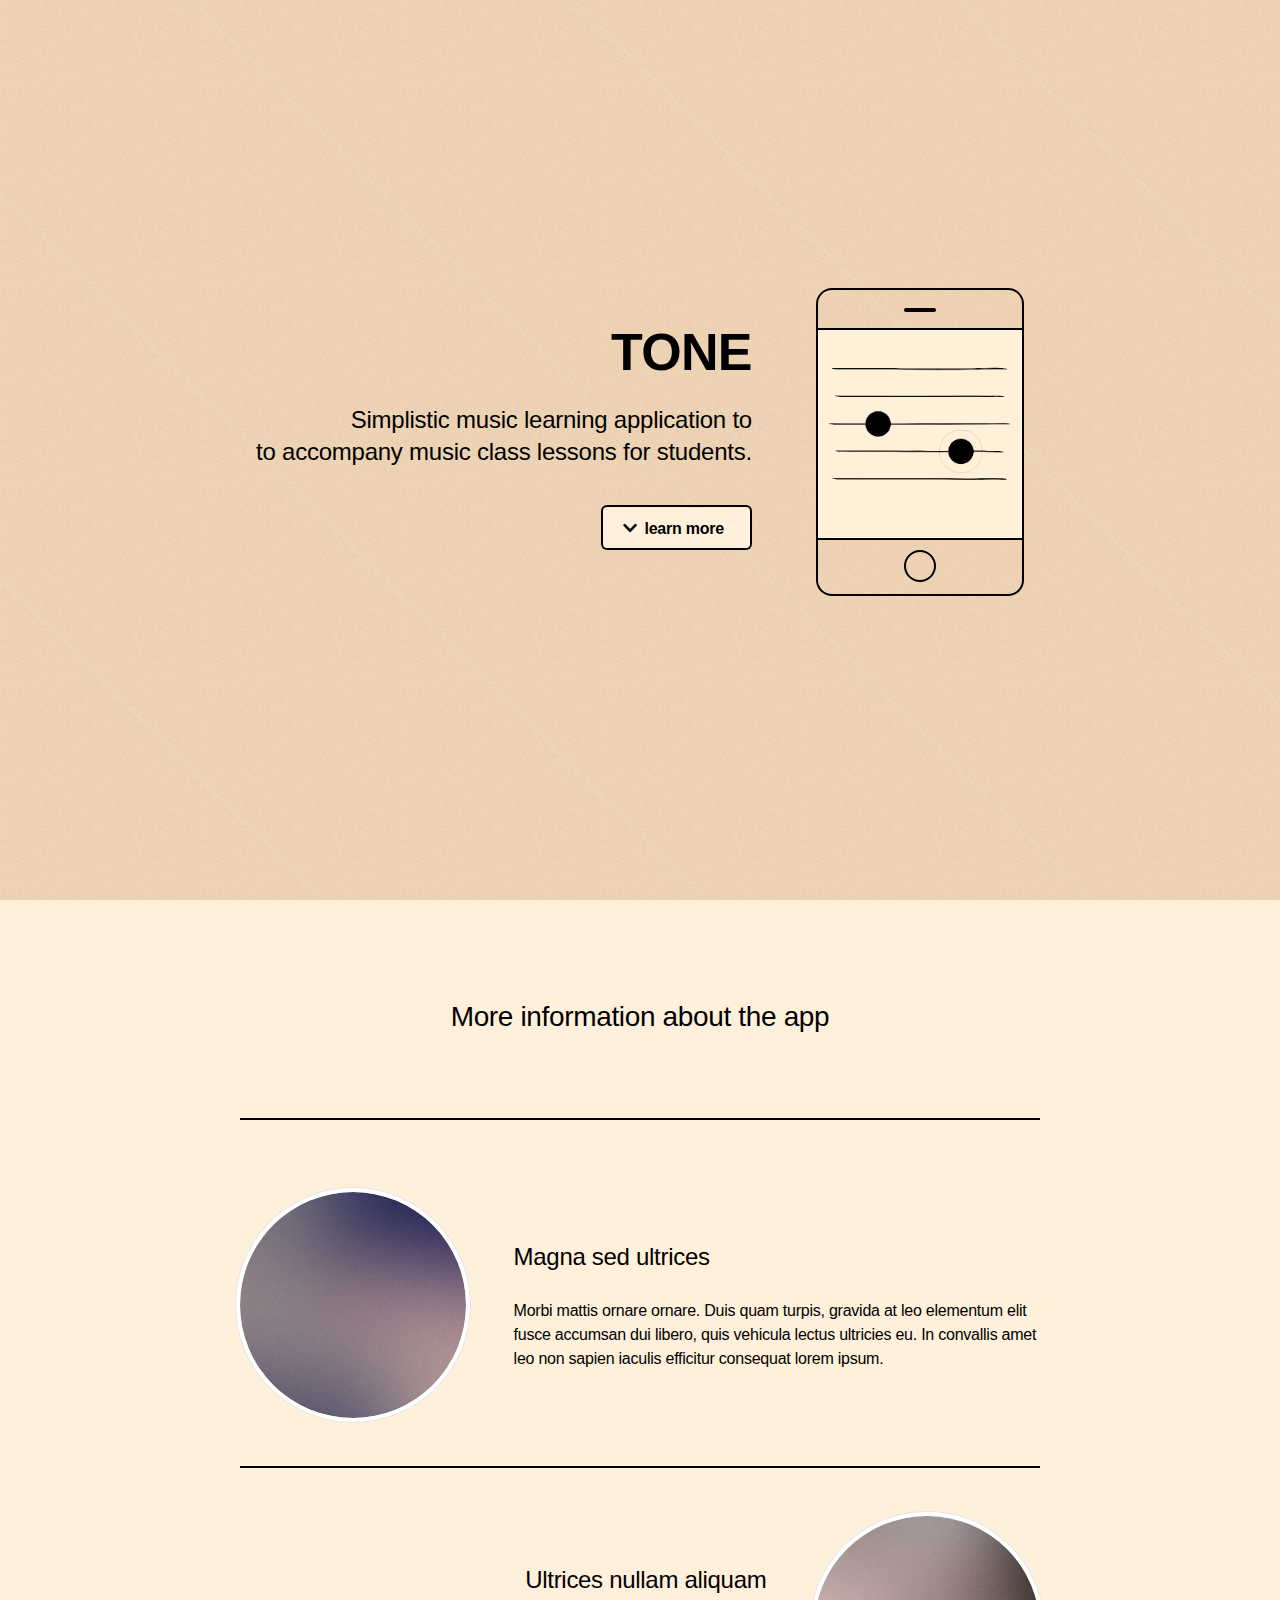
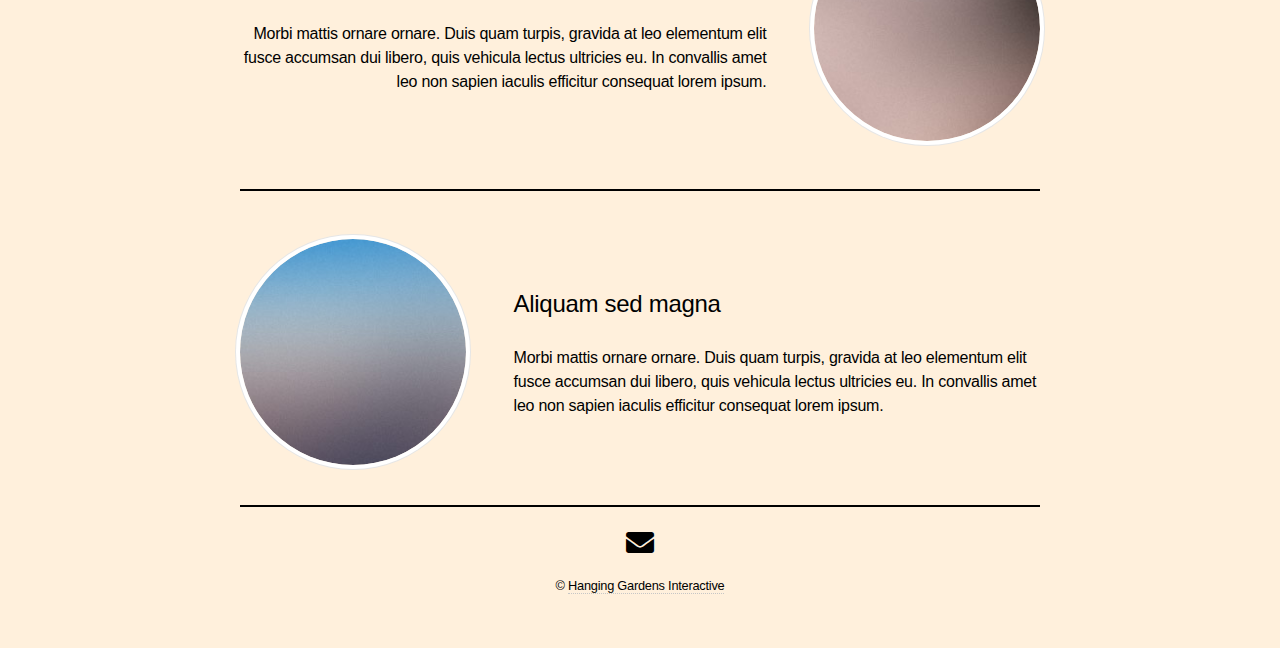
==== commit a83eac19: "Updated: site layout" ====
--- a/index.html
+++ b/index.html
@@ -26,27 +26,16 @@
 			</header>
 
 
-			<section id="one" class="wrapper style2 special">
-				<header class="major">
-					<h2>... more information about the app ...
-						<br>
-						<br>
-						<br>
-						<br>
-						<br>
-						<br>
-						<br>
-						<br>
-						<br>
-						<br>
-						<br>
-
-					</h2>
-				</header>
-
-			</section>
-
-<!--		
+		<!-- One -->
+		 <br>
+		<section id="one" class="wrapper style2 special">
+			<header class="major">
+				<h2>More information about the app
+				</h2>
+			</header>
+		</section>
+
+		
 			<section id="two" class="wrapper">
 				<div class="inner alt">
 					<section class="spotlight">
@@ -70,19 +59,11 @@
 							<p>Morbi mattis ornare ornare. Duis quam turpis, gravida at leo elementum elit fusce accumsan dui libero, quis vehicula lectus ultricies eu. In convallis amet leo non sapien iaculis efficitur consequat lorem ipsum.</p>
 						</div>
 					</section>
-					<section class="special">
-						<ul class="icons labeled">
-							<li><span class="icon solid fa-camera-retro"><span class="label">Ipsum lorem accumsan</span></span></li>
-							<li><span class="icon solid fa-sync"><span class="label">Sed vehicula elementum</span></span></li>
-							<li><span class="icon solid fa-cloud"><span class="label">Elit fusce consequat</span></span></li>
-							<li><span class="icon solid fa-code"><span class="label">Lorem nullam tempus</span></span></li>
-							<li><span class="icon solid fa-desktop"><span class="label">Adipiscing amet sapien</span></span></li>
-						</ul>
-					</section>
+
 				</div>
 			</section>
 
-		
+<!--		
 			<section id="three" class="wrapper style2 special">
 				<header class="major">
 					<h2>Magna leo sapien gravida</h2>
--- a/assets/css/main.css
+++ b/assets/css/main.css
@@ -115,7 +115,7 @@
 /* Type */
 
 	body {
-		color: #999999;
+		color: #000000;
 	}
 
 	html, input, select, textarea {
@@ -325,7 +325,7 @@
 	}
 
 	h1, h2, h3, h4, h5, h6 {
-		color: #828282;
+		color: #000000;
 	}
 
 	blockquote {
@@ -2910,7 +2910,14 @@
 
 /* Wrapper */
 
-	
+.wrapper {
+	margin-left: auto;
+	margin-right: auto;
+	width: 50em;
+	padding: 4.5em 0 2.5em 0 ;
+	background-color: #FFF0DC;
+	border-bottom: solid 2px #000000;
+}
 
 		.wrapper > .inner {
 			margin-left: auto;
@@ -2919,7 +2926,7 @@
 		}
 
 			.wrapper > .inner.alt > * {
-				border-top: solid 2px #eeeeee;
+				border-top: solid 2px #000000;
 				margin-bottom: 0;
 				margin-top: 3em;
 				padding-top: 3em;
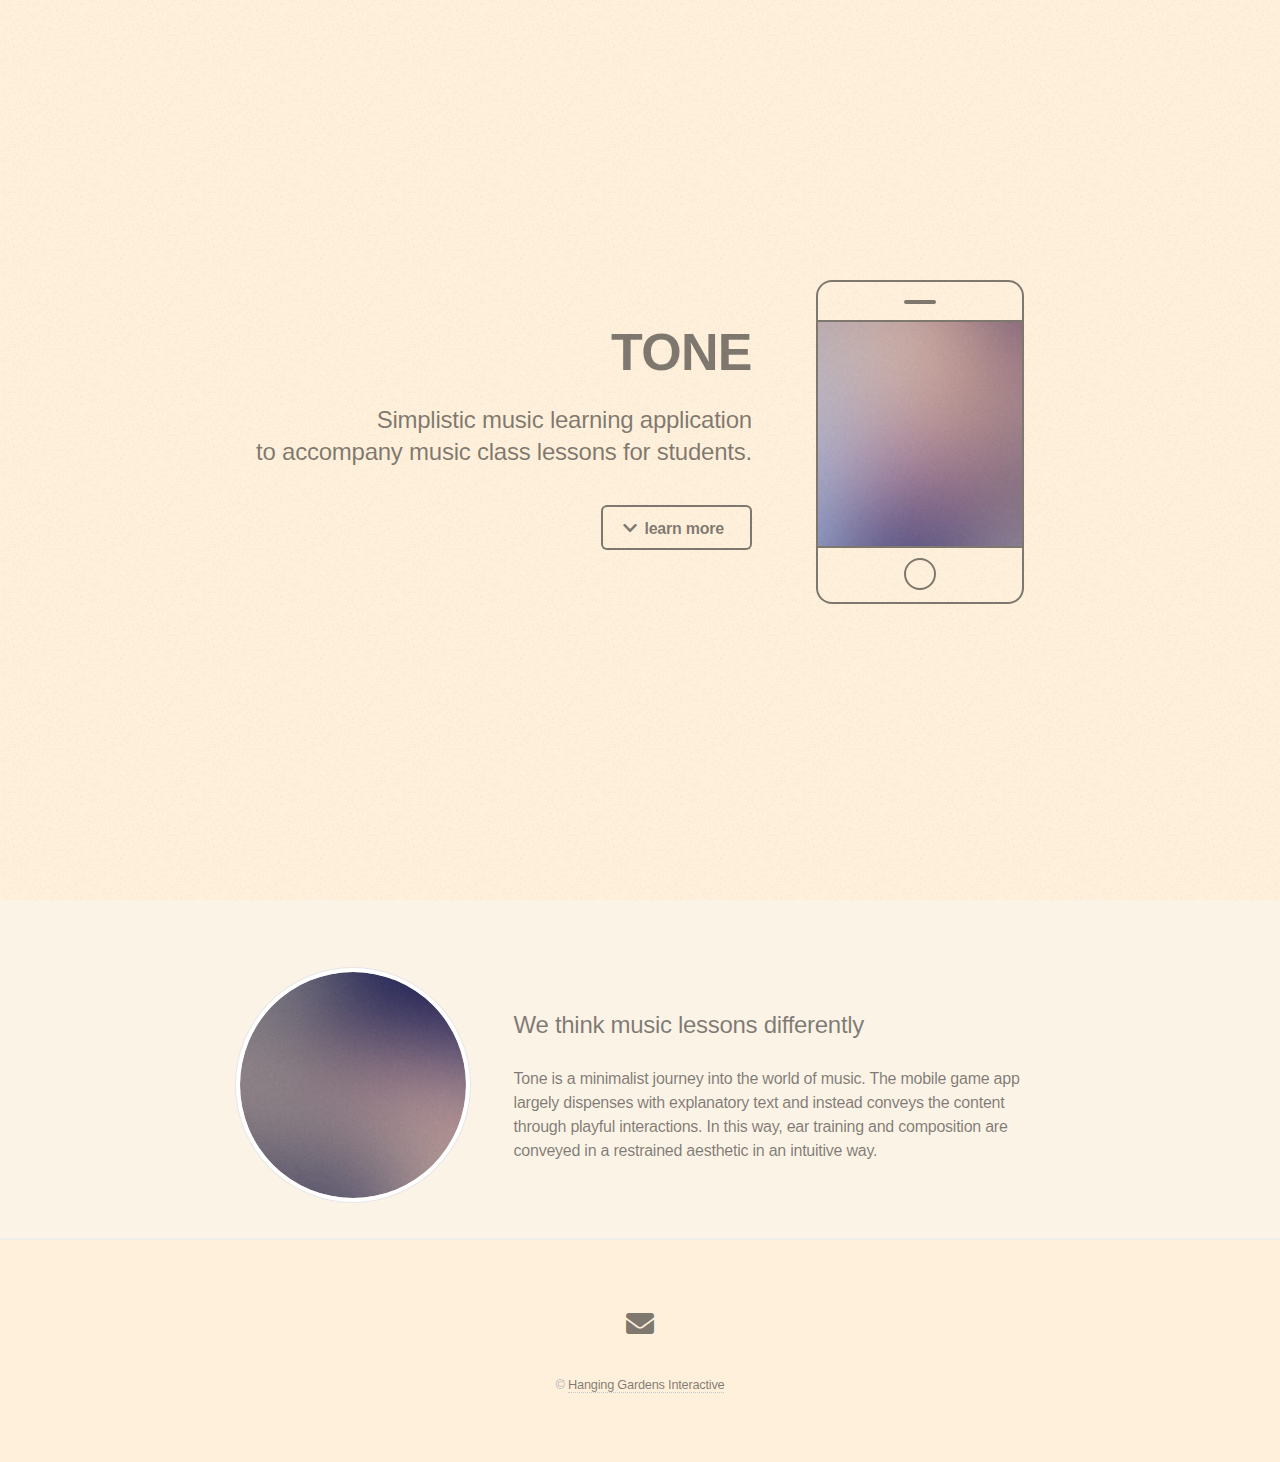
==== commit 897f6367: "Updated: design, color, text" ====
--- a/index.html
+++ b/index.html
@@ -14,52 +14,31 @@
 			<header id="header">
 				<div class="content">
 					<h1><a href="#">TONE</a></h1>
-					<p>Simplistic music learning application to 
-					<br>
-						to accompany music class lessons for students.
-					<br>
+					<p>Simplistic music learning application 
+						<br>
+							to accompany music class lessons for students.
+						<br>
+					</p>	
 					<ul class="actions">
-						<li><a href="#one" class="button icon solid fa-chevron-down scrolly">learn more</a></li>
+						<li><a href="#two" class="button icon solid fa-chevron-down scrolly">learn more</a></li>
 					</ul>
 				</div>
 				<div class="image phone"><div class="inner"><img src="images/screen.jpg" alt="" /></div></div>
 			</header>
 
-
-		<!-- One -->
-		 <br>
-		<section id="one" class="wrapper style2 special">
-			<header class="major">
-				<h2>More information about the app
-				</h2>
-			</header>
-		</section>
-
-		
 			<section id="two" class="wrapper">
 				<div class="inner alt">
 					<section class="spotlight">
 						<div class="image"><img src="images/pic01.jpg" alt="" /></div>
 						<div class="content">
-							<h3>Magna sed ultrices</h3>
-							<p>Morbi mattis ornare ornare. Duis quam turpis, gravida at leo elementum elit fusce accumsan dui libero, quis vehicula lectus ultricies eu. In convallis amet leo non sapien iaculis efficitur consequat lorem ipsum.</p>
-						</div>
-					</section>
-					<section class="spotlight">
-						<div class="image"><img src="images/pic02.jpg" alt="" /></div>
-						<div class="content">
-							<h3>Ultrices nullam aliquam</h3>
-							<p>Morbi mattis ornare ornare. Duis quam turpis, gravida at leo elementum elit fusce accumsan dui libero, quis vehicula lectus ultricies eu. In convallis amet leo non sapien iaculis efficitur consequat lorem ipsum.</p>
-						</div>
-					</section>
-					<section class="spotlight">
-						<div class="image"><img src="images/pic03.jpg" alt="" /></div>
-						<div class="content">
-							<h3>Aliquam sed magna</h3>
-							<p>Morbi mattis ornare ornare. Duis quam turpis, gravida at leo elementum elit fusce accumsan dui libero, quis vehicula lectus ultricies eu. In convallis amet leo non sapien iaculis efficitur consequat lorem ipsum.</p>
-						</div>
-					</section>
-
+							<h3>We think music lessons differently</h3>
+							<p>Tone is a minimalist journey into the world of music. 
+								The mobile game app largely dispenses with explanatory text and instead 
+								conveys the content through playful interactions. In this way, ear training 
+								and composition are conveyed in a restrained aesthetic in an intuitive way.
+							</p>
+						</div>
+					</section>
 				</div>
 			</section>
 
--- a/assets/css/main.css
+++ b/assets/css/main.css
@@ -98,7 +98,7 @@
 	}
 
 	body {
-		background: #ffffff;
+		background: #FFF0DC;
 	}
 
 		body.is-preload *, body.is-preload *:before, body.is-preload *:after {
@@ -115,7 +115,7 @@
 /* Type */
 
 	body {
-		color: #000000;
+		color: #00000080;
 	}
 
 	html, input, select, textarea {
@@ -325,7 +325,7 @@
 	}
 
 	h1, h2, h3, h4, h5, h6 {
-		color: #000000;
+		color: #00000080;
 	}
 
 	blockquote {
@@ -2721,6 +2721,28 @@
 
 
 
+
+
+
+
+
+/* small bar under first segment
+		header.major:after {
+			content: '';
+			border-bottom: solid 2px #e6e6e6;
+			display: block;
+			width: 4em;
+			margin: 2em auto 0 auto;
+		}
+*/
+
+
+
+
+
+
+
+
 		@media screen and (max-width: 736px) {
 
 			header.major {
@@ -2910,14 +2932,11 @@
 
 /* Wrapper */
 
-.wrapper {
-	margin-left: auto;
-	margin-right: auto;
-	width: 50em;
-	padding: 4.5em 0 2.5em 0 ;
-	background-color: #FFF0DC;
-	border-bottom: solid 2px #000000;
-}
+	.wrapper {
+		padding: 4.5em 0 2.5em 0 ;
+		background-color: #fcf3e7;
+		border-bottom: solid 2px #eeeeee;
+	}
 
 		.wrapper > .inner {
 			margin-left: auto;
@@ -2926,7 +2945,7 @@
 		}
 
 			.wrapper > .inner.alt > * {
-				border-top: solid 2px #000000;
+				border-top: solid 2px #eeeeee;
 				margin-bottom: 0;
 				margin-top: 3em;
 				padding-top: 3em;
@@ -3331,7 +3350,7 @@
 			}
 
 			.wrapper.style2 h1, .wrapper.style2 h2, .wrapper.style2 h3, .wrapper.style2 h4, .wrapper.style2 h5, .wrapper.style2 h6 {
-				color: #000000;
+				color: #828282;
 			}
 
 			.wrapper.style2 blockquote {
@@ -3608,8 +3627,8 @@
 /* Header */
 
 	#header {
-		background-color: #eed2b4;
-		color: #000000;
+		background-color: #FFF0DC;
+		color: #00000080;
 		padding: 4.5em 0 2.5em 0 ;
 		-moz-align-items: center;
 		-webkit-align-items: center;
@@ -3636,9 +3655,9 @@
 		#header input[type="button"],
 		#header button,
 		#header .button {
-			background-color: #FFF0DC;
-			color: #000000 !important;
-			box-shadow: inset 0 0 0 2px rgb(0, 0, 0);
+			background-color: transparent;
+			color: #00000080 !important;
+			box-shadow: inset 0 0 0 2px #00000080;
 		}
 
 			#header input[type="submit"]:hover,
@@ -3663,8 +3682,8 @@
 			#header button.primary,
 			#header .button.primary {
 				box-shadow: none;
-				background-color: #eed2b4;
-				color: #000000 !important;
+				background-color: #ffffff;
+				color: #4696e5 !important;
 			}
 
 		#header label {
@@ -3751,15 +3770,15 @@
 			}
 
 				#header .image.phone .inner, #header .image.phone:before, #header .image.phone:after {
-					border-color: rgb(0, 0, 0);
+					border-color: #00000080;
 				}
 
 				#header .image.phone .inner:before {
-					background: rgb(0, 0, 0);
+					background: #00000080;
 				}
 
 				#header .image.phone .inner:after {
-					border-color: rgb(0, 0, 0);
+					border-color: #00000080;
 				}
 
 		#header ul.alt > li {
@@ -3797,7 +3816,7 @@
 		#header a {
 			color: inherit;
 			border-bottom-color: rgba(255, 255, 255, 0.5);
-			color: #000000;
+			color: #00000080;
 		}
 
 		#header strong, #header b {
@@ -4069,69 +4088,78 @@
 
 		}
 
-
-/* Ensure the background color matches the footer */
-html, body {
-    background-color: #FFF0DC; /* Same color as the footer */
-    margin: 0; /* Remove default margins */
-    padding: 0; /* Remove default padding */
-    height: 100%; /* Ensure the body and html span the full height of the viewport */
-}
-
-
-/* Main content container (everything except the footer) */
-#main {
-    flex: 1; /* Fills the remaining space between the header and footer */
-}
-
 /* Footer */
-#footer {
-    background-color: #FFF0DC;
-    color: #000000;
-    padding: 1.5em 0; /* Adjusted padding to make the footer compact */
-    text-align: center;
-    display: flex;
-    flex-direction: column;
-    align-items: center; /* Aligns items horizontally in the center */
-    justify-content: flex-start; /* Aligns items at the top of the footer */
-}
-
-/* Icons in the footer */
-#footer .icons {
-    margin-bottom: 0.5em; /* Space below the icons (email envelope) */
-}
-
-/* Footer copyright text */
-#footer .copyright {
-    font-size: 0.8em;
-    margin-top: 0.5em; /* Adds a small gap above the copyright text */
-}
-
-/* Other footer styles */
-#footer a {
-    color: inherit;
-    border-bottom-color: #c6c6c6;
-}
-
-#footer a:hover {
-    color: #4696e5;
-}
-
-/* Media Queries */
-@media screen and (max-width: 980px) {
-    #footer {
-        padding: 4em 4em 2em 4em;
-    }
-}
-
-@media screen and (max-width: 736px) and (orientation: landscape) {
-    #footer {
-        padding: 3em 3em 1em 3em;
-    }
-}
-
-@media screen and (max-width: 736px) and (orientation: portrait) {
-    #footer {
-        padding: 3em 1.5em 1em 1.5em;
-    }
-}
+
+	#footer {
+		background-color: #FFF0DC;
+		color: #999999;
+		padding: 4.5em 0 2.5em 0 ;
+		color: #b0b0b0;
+		text-align: center;
+	}
+
+		#footer input, #footer select, #footer textarea {
+			color: #999999;
+		}
+
+		#footer a {
+			color: inherit;
+			border-bottom-color: #c6c6c6;
+		}
+
+			#footer a:hover {
+				color: #4696e5;
+			}
+
+		#footer strong, #footer b {
+			color: #828282;
+		}
+
+		#footer h1, #footer h2, #footer h3, #footer h4, #footer h5, #footer h6 {
+			color: #828282;
+		}
+
+		#footer blockquote {
+			border-left-color: #d6d6d6;
+		}
+
+		#footer code {
+			background: rgba(144, 144, 144, 0.075);
+			border-color: #d6d6d6;
+		}
+
+		#footer hr {
+			border-bottom-color: #d6d6d6;
+		}
+
+		#footer a {
+			color: #00000080;
+		}
+
+		#footer .copyright {
+			font-size: 0.8em;
+		}
+
+		@media screen and (max-width: 980px) {
+
+			#footer {
+				padding: 4em 4em 2em 4em ;
+			}
+
+		}
+
+	@media screen and (max-width: 736px) and (orientation: landscape) {
+
+		#footer {
+			padding: 3em 3em 1em 3em ;
+		}
+
+	}
+
+	@media screen and (max-width: 736px) and (orientation: portrait) {
+
+		#footer {
+			padding: 3em 1.5em 1em 1.5em ;
+		}
+
+	}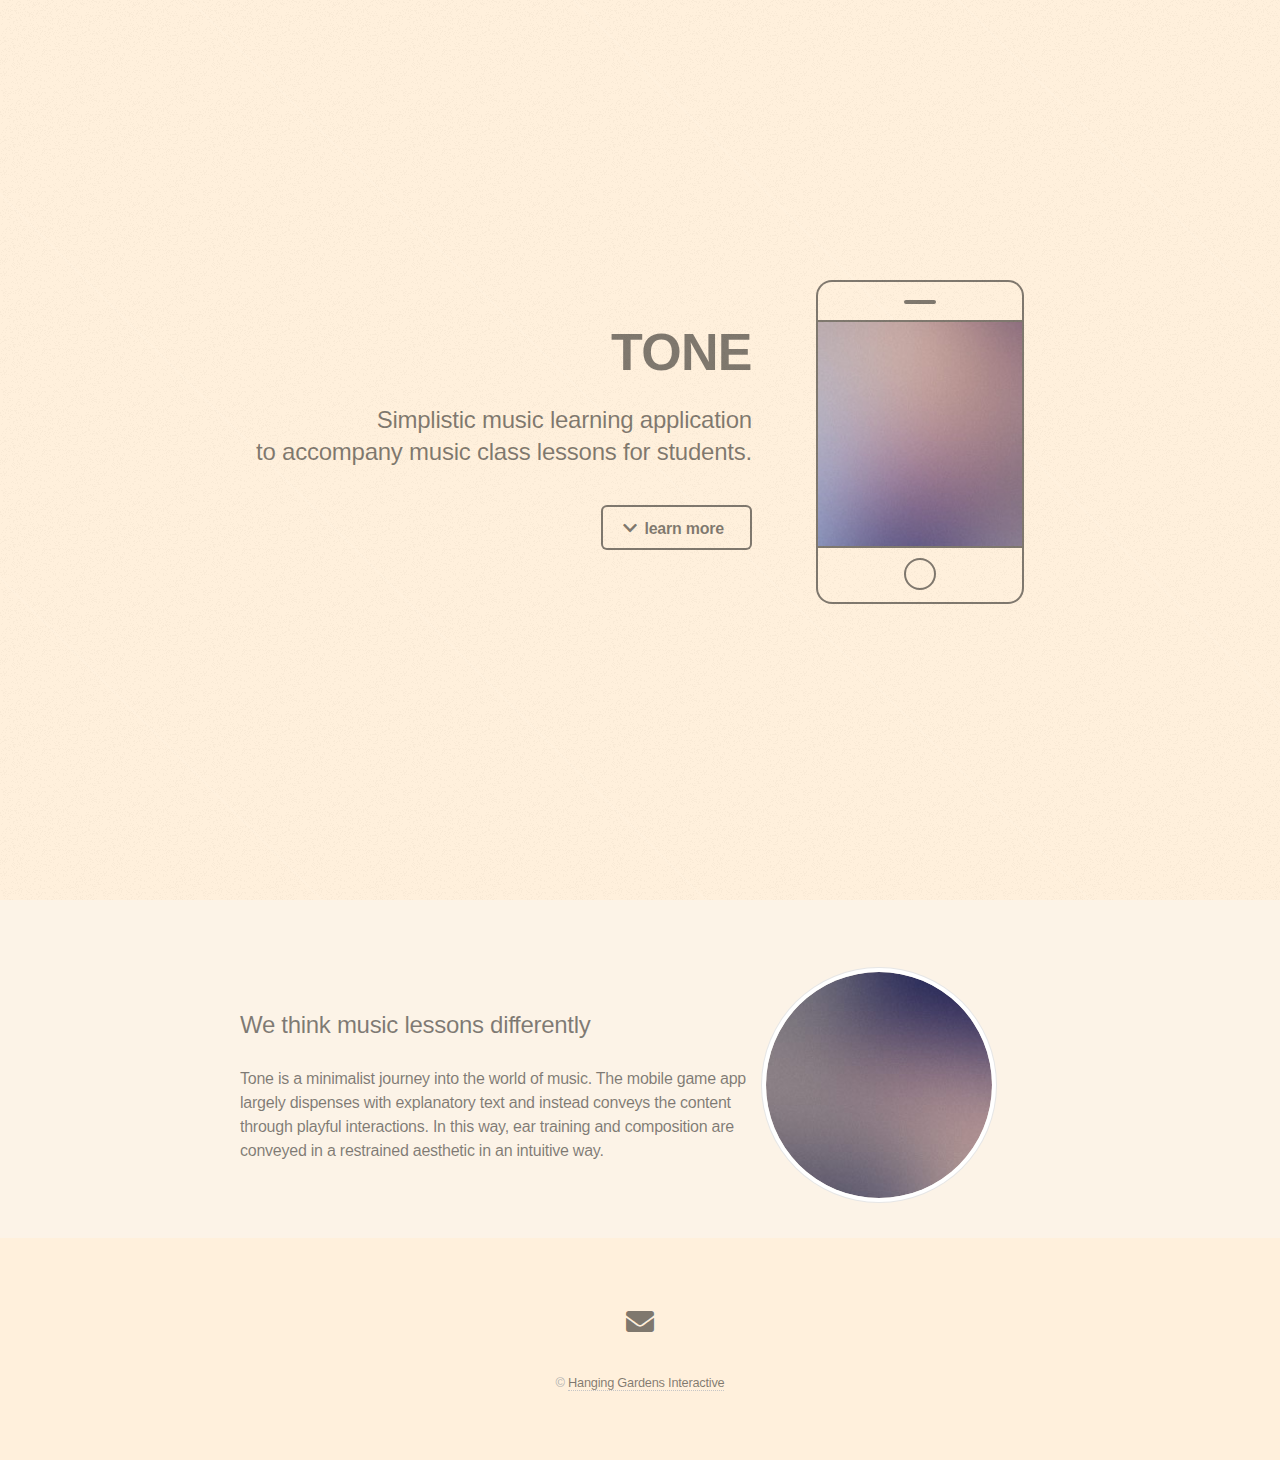
==== commit df002e54: "Updated: design, layout" ====
--- a/index.html
+++ b/index.html
@@ -24,12 +24,13 @@
 					</ul>
 				</div>
 				<div class="image phone"><div class="inner"><img src="images/screen.jpg" alt="" /></div></div>
+
 			</header>
 
 			<section id="two" class="wrapper">
+
 				<div class="inner alt">
 					<section class="spotlight">
-						<div class="image"><img src="images/pic01.jpg" alt="" /></div>
 						<div class="content">
 							<h3>We think music lessons differently</h3>
 							<p>Tone is a minimalist journey into the world of music. 
@@ -37,6 +38,11 @@
 								conveys the content through playful interactions. In this way, ear training 
 								and composition are conveyed in a restrained aesthetic in an intuitive way.
 							</p>
+						</div>
+						<br>
+						<br>
+						<div class="image">
+							<img src="images/pic01.jpg" alt="" />
 						</div>
 					</section>
 				</div>
--- a/assets/css/main.css
+++ b/assets/css/main.css
@@ -2935,7 +2935,7 @@
 	.wrapper {
 		padding: 4.5em 0 2.5em 0 ;
 		background-color: #fcf3e7;
-		border-bottom: solid 2px #eeeeee;
+		/*border-bottom: solid 2px #eeeeee;*/
 	}
 
 		.wrapper > .inner {
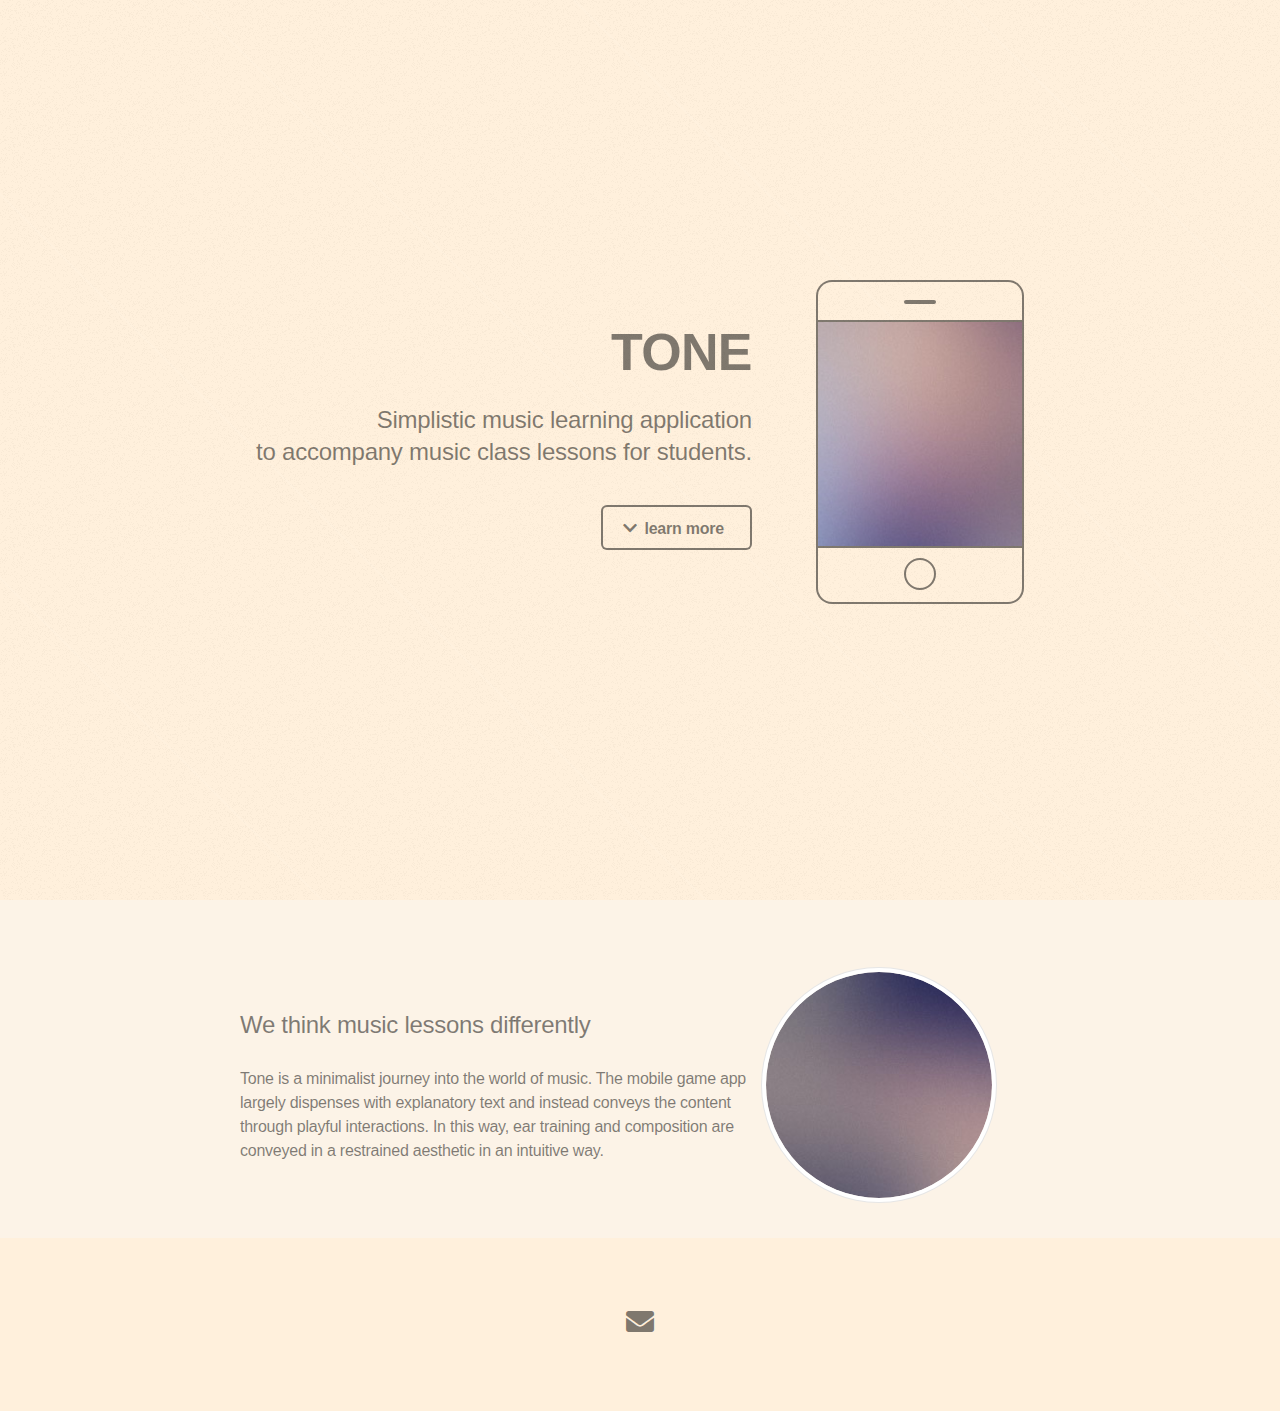
==== commit f8b42a71: "Update index.html" ====
--- a/index.html
+++ b/index.html
@@ -389,7 +389,6 @@
 						</a>
 					</li>
 				</ul>
-				<p class="copyright">&copy; <a href="https://hanging-gardens.studio/">Hanging Gardens Interactive</a></p>
 			</footer>
 
 		<!-- Scripts -->
@@ -401,4 +400,4 @@
 			<script src="assets/js/main.js"></script>
 
 	</body>
-</html>+</html>
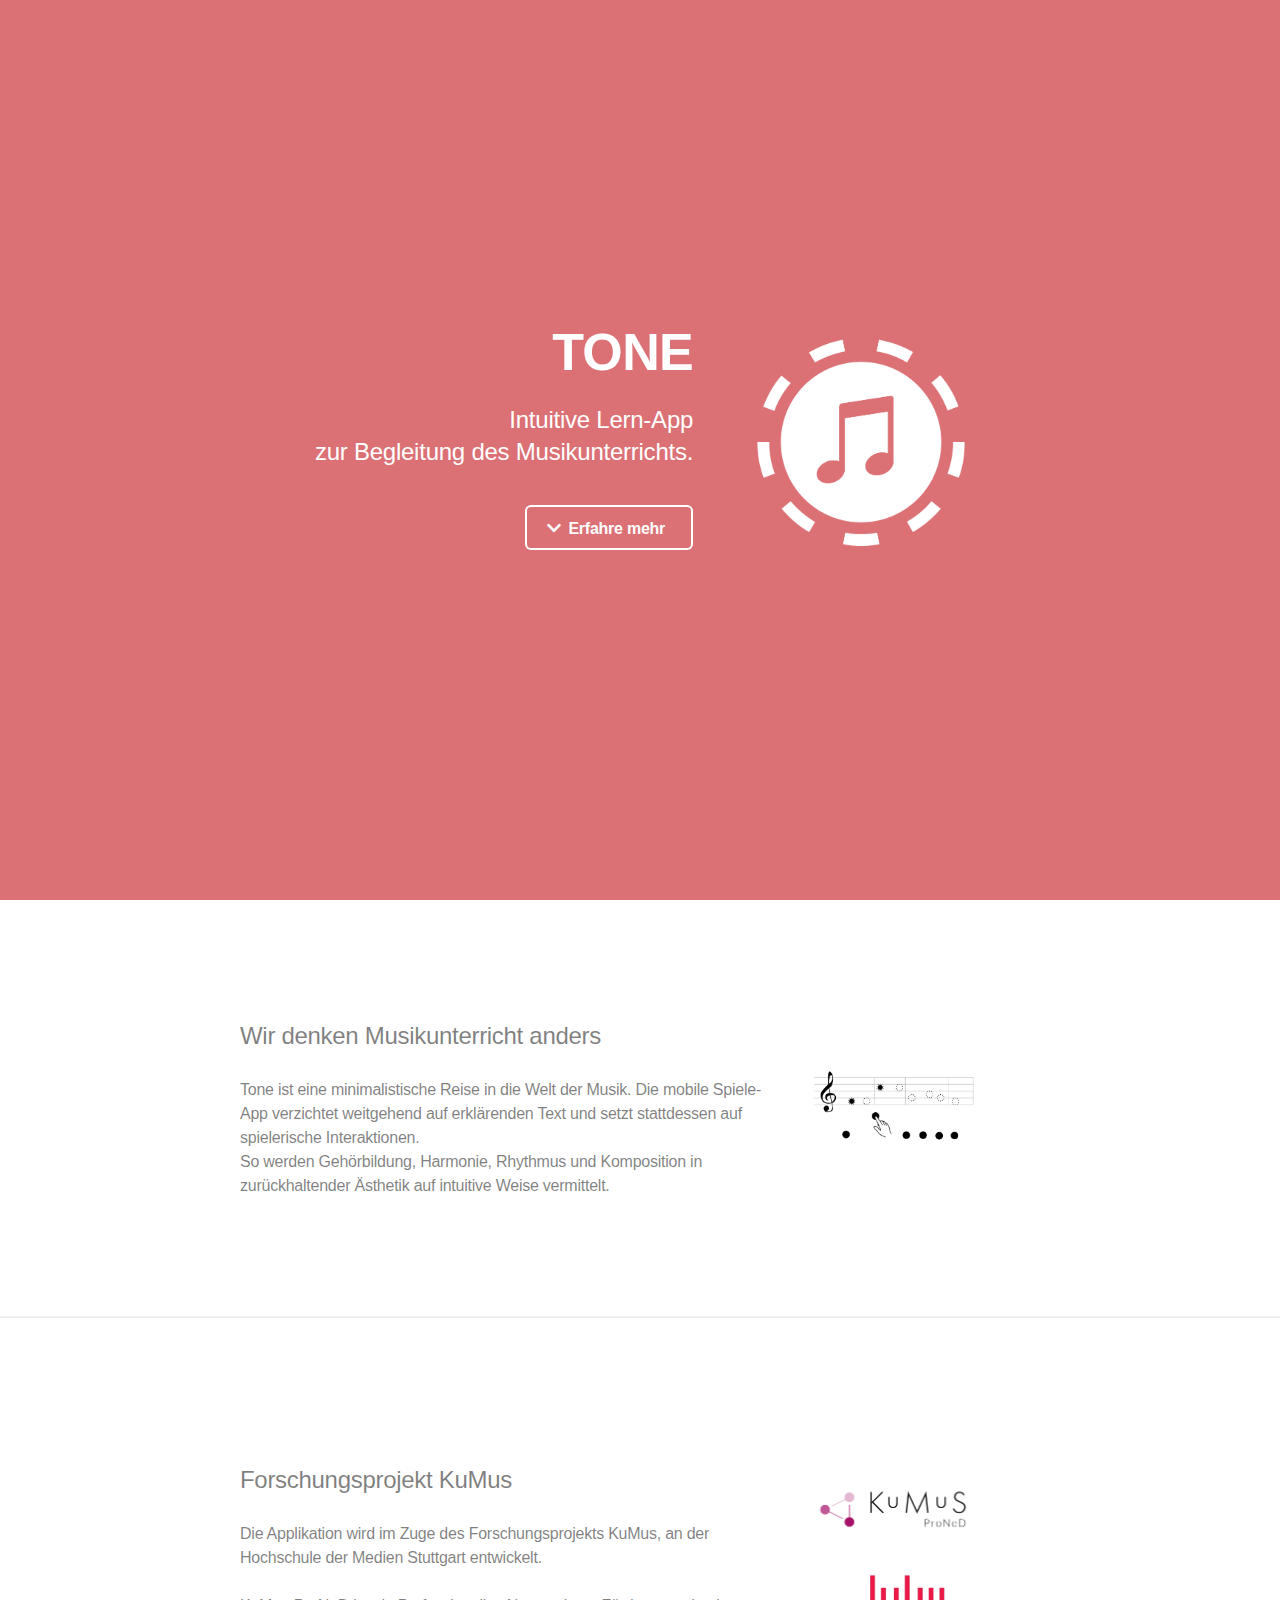
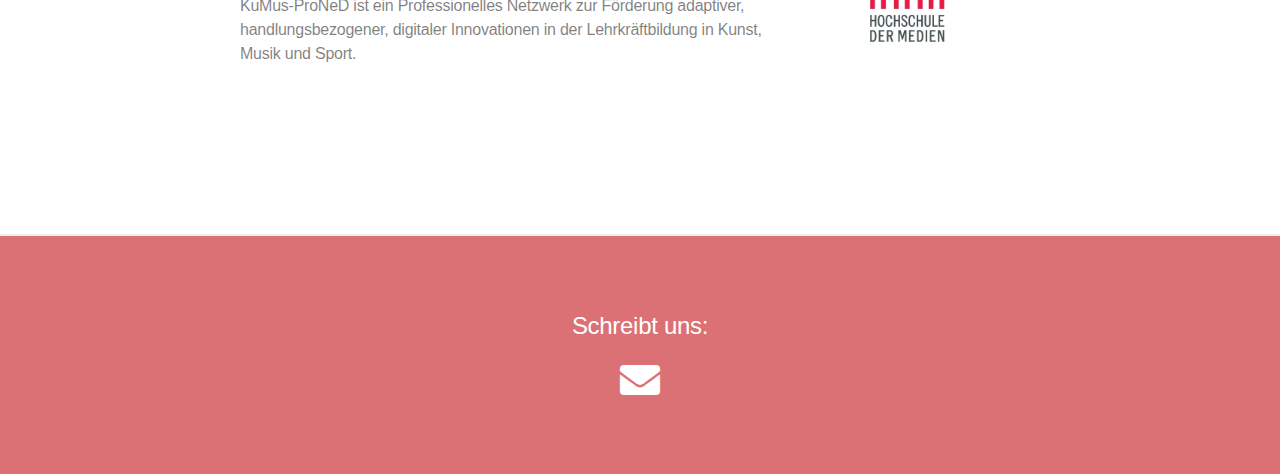
==== commit 21fd551a: "Updated: design and content" ====
--- a/index.html
+++ b/index.html
@@ -12,57 +12,106 @@
 
 		<!-- Header -->
 			<header id="header">
+
+
 				<div class="content">
+					
 					<h1><a href="#">TONE</a></h1>
-					<p>Simplistic music learning application 
+					
+					<p>Intuitive Lern-App 
 						<br>
-							to accompany music class lessons for students.
+							zur Begleitung des Musikunterrichts.
 						<br>
 					</p>	
 					<ul class="actions">
-						<li><a href="#two" class="button icon solid fa-chevron-down scrolly">learn more</a></li>
+						<li><a href="#one" class="button icon solid fa-chevron-down scrolly">Erfahre mehr</a></li>
 					</ul>
+
 				</div>
-				<div class="image phone"><div class="inner"><img src="images/screen.jpg" alt="" /></div></div>
+
+				<div class="image phone"><div class="inner"><img src="images/tone_weiß1.png" alt="" /></div></div>
 
 			</header>
 
-			<section id="two" class="wrapper">
+
+			<section id="one" class="wrapper">
 
 				<div class="inner alt">
 					<section class="spotlight">
 						<div class="content">
-							<h3>We think music lessons differently</h3>
-							<p>Tone is a minimalist journey into the world of music. 
-								The mobile game app largely dispenses with explanatory text and instead 
-								conveys the content through playful interactions. In this way, ear training 
-								and composition are conveyed in a restrained aesthetic in an intuitive way.
+							<h3>Wir denken Musikunterricht anders</h3>
+							<p>Tone ist eine minimalistische Reise in die Welt der Musik. 
+								Die mobile Spiele-App verzichtet weitgehend auf erklärenden Text und setzt stattdessen auf
+								spielerische Interaktionen. 
+								<br>
+								So werden Gehörbildung, Harmonie,
+								Rhythmus und Komposition in zurückhaltender Ästhetik auf intuitive
+								Weise vermittelt.
 							</p>
 						</div>
-						<br>
-						<br>
+
 						<div class="image">
-							<img src="images/pic01.jpg" alt="" />
-						</div>
+							<img src="images/gameplay.png" alt="" />
+						</div>
+
 					</section>
 				</div>
+				
 			</section>
 
-<!--		
-			<section id="three" class="wrapper style2 special">
+
+
+			<section id="two" class="wrapper">
+
+				<div class="inner alt">
+					<section class="spotlight">
+						<div class="content">
+					
+							<h3>Forschungsprojekt KuMus</h3>
+							<p>Die Applikation wird im Zuge des Forschungsprojekts 
+								KuMus, an der Hochschule der Medien Stuttgart entwickelt.
+								<br>
+								<br>
+								KuMus-ProNeD ist ein Professionelles Netzwerk zur Förderung adaptiver, 
+								handlungsbezogener, digitaler Innovationen in der Lehrkräftbildung in Kunst, Musik und Sport.
+							</p>
+						</div>
+
+						<div class="image">
+							<img src="images/Kumus.jpg" alt="" />
+							<img src="images/Hdm.jpg" alt="" />
+						</div>
+
+
+					</section>
+				</div>
+
+				<br>
+				
+			</section>
+
+
+
+		
+
+
+<!--	
+			
+			<section id="one" class="wrapper style2 special">
 				<header class="major">
-					<h2>Magna leo sapien gravida</h2>
-					<p>Gravida at leo elementum elit fusce accumsan dui libero, quis vehicula<br />
-					lectus ultricies eu. In convallis amet leo sapien iaculis efficitur.</p>
+					<h2>Wir denken Musikunterricht anders</h2>
+					<p>Tone ist eine minimalistische Reise in die Welt der Musik. 
+						Die mobile Spiele-App verzichtet weitgehend auf erklärenden Text und setzt stattdessen auf
+						spielerische Interaktionen. So werden Gehörbildung, Harmonie,
+						Rhythmus und Komposition in zurückhaltender Ästhetik auf intuitive
+						Weise vermittelt.
+					</p>
 				</header>
-				<ul class="actions special">
-					<li><a href="#" class="button primary icon solid fa-download">Download</a></li>
-					<li><a href="#" class="button">Learn More</a></li>
-				</ul>
 			</section>
-
 		
-		
+
+
+			
 			<section id="four" class="wrapper">
 				<div class="inner">
 
@@ -384,6 +433,7 @@
 			<footer id="footer">
 				<ul class="icons">
 					<li>
+						<h3>Schreibt uns:</h3>
 						<a href="mailto:schorrig@hdm-stuttgart.de" class="icon solid fa-envelope">
 							<span class="label">Email</span>
 						</a>
--- a/assets/css/main.css
+++ b/assets/css/main.css
@@ -2334,12 +2334,12 @@
 				position: relative;
 				width: 100%;
 			}
-
+/*
 			.image.phone .inner, .image.phone:before, .image.phone:after {
 				display: block;
 				border: solid 2px rgba(255, 255, 255, 0.25);
 			}
-
+*/
 			.image.phone .inner {
 				position: relative;
 			}
@@ -2600,7 +2600,7 @@
 			}
 
 			ul.icons li .icon:before {
-				font-size: 1.75rem;
+				font-size: 2.5rem;
 			}
 
 		ul.icons.major li {
@@ -2774,6 +2774,9 @@
 			border-radius: 100%;
 			margin: 0 3em 0 0;
 			display: block;
+			border: none !important;
+    		outline: none !important;
+    		box-shadow: none !important;
 		}
 
 			.spotlight .image img {
@@ -2933,9 +2936,9 @@
 /* Wrapper */
 
 	.wrapper {
-		padding: 4.5em 0 2.5em 0 ;
-		background-color: #fcf3e7;
-		/*border-bottom: solid 2px #eeeeee;*/
+		padding: 6em 0 6em 0 ;
+		background-color: #ffffff;
+		border-bottom: solid 2px #eeeeee;
 	}
 
 		.wrapper > .inner {
@@ -3627,8 +3630,8 @@
 /* Header */
 
 	#header {
-		background-color: #FFF0DC;
-		color: #00000080;
+		background-color: #DB7075;
+		color: #ffffff;
 		padding: 4.5em 0 2.5em 0 ;
 		-moz-align-items: center;
 		-webkit-align-items: center;
@@ -3642,7 +3645,7 @@
 		-webkit-justify-content: center;
 		-ms-justify-content: center;
 		justify-content: center;
-		background-image: url("images/overlay.png"), url("images/pattern-size1.svg");
+/*		background-image: url("images/overlay.png"), url("images/pattern-size1.svg");*/
 		background-position: top left, center center;
 		background-attachment: fixed, fixed;
 		background-size: auto, cover;
@@ -3656,8 +3659,8 @@
 		#header button,
 		#header .button {
 			background-color: transparent;
-			color: #00000080 !important;
-			box-shadow: inset 0 0 0 2px #00000080;
+			color: #ffffff !important;
+			box-shadow: inset 0 0 0 2px #ffffff;
 		}
 
 			#header input[type="submit"]:hover,
@@ -3816,7 +3819,7 @@
 		#header a {
 			color: inherit;
 			border-bottom-color: rgba(255, 255, 255, 0.5);
-			color: #00000080;
+			color: #ffffff;
 		}
 
 		#header strong, #header b {
@@ -3905,10 +3908,11 @@
 			}
 
 		@media screen and (max-width: 1280px) {
-
+/*
 			#header {
 				background-image: url("images/overlay.png"), url("images/pattern-size2.svg");
 			}
+*/
 
 		}
 
@@ -3956,11 +3960,11 @@
 		}
 
 		@media screen and (max-width: 736px) {
-
+/*
 			#header {
 				background-image: url("images/overlay.png"), url("images/pattern-size3.svg");
 			}
-
+*/
 				#header h1 {
 					font-size: 2em;
 				}
@@ -4091,10 +4095,10 @@
 /* Footer */
 
 	#footer {
-		background-color: #FFF0DC;
+		background-color: #DB7075;
 		color: #999999;
 		padding: 4.5em 0 2.5em 0 ;
-		color: #b0b0b0;
+		color: #ffffff;
 		text-align: center;
 	}
 
@@ -4116,7 +4120,7 @@
 		}
 
 		#footer h1, #footer h2, #footer h3, #footer h4, #footer h5, #footer h6 {
-			color: #828282;
+			color: #ffffff;
 		}
 
 		#footer blockquote {
@@ -4133,7 +4137,7 @@
 		}
 
 		#footer a {
-			color: #00000080;
+			color: #ffffff;
 		}
 
 		#footer .copyright {
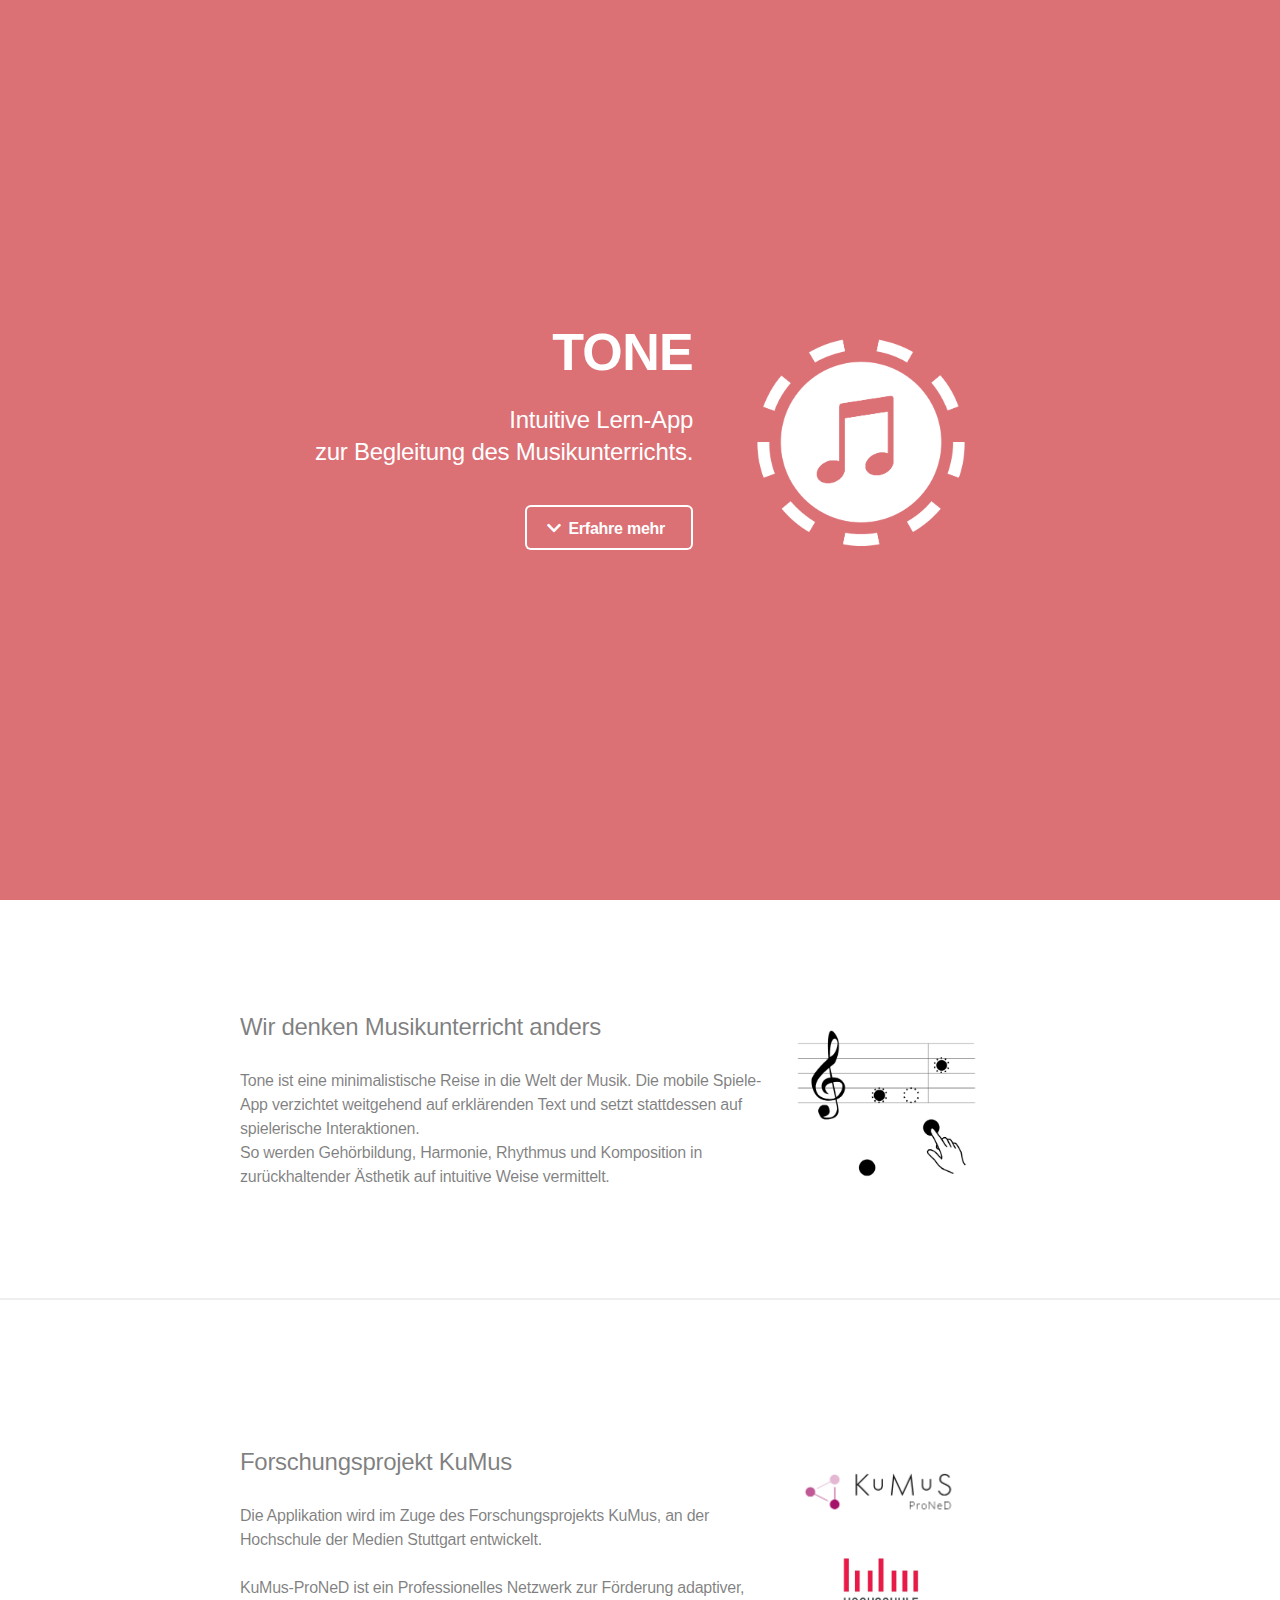
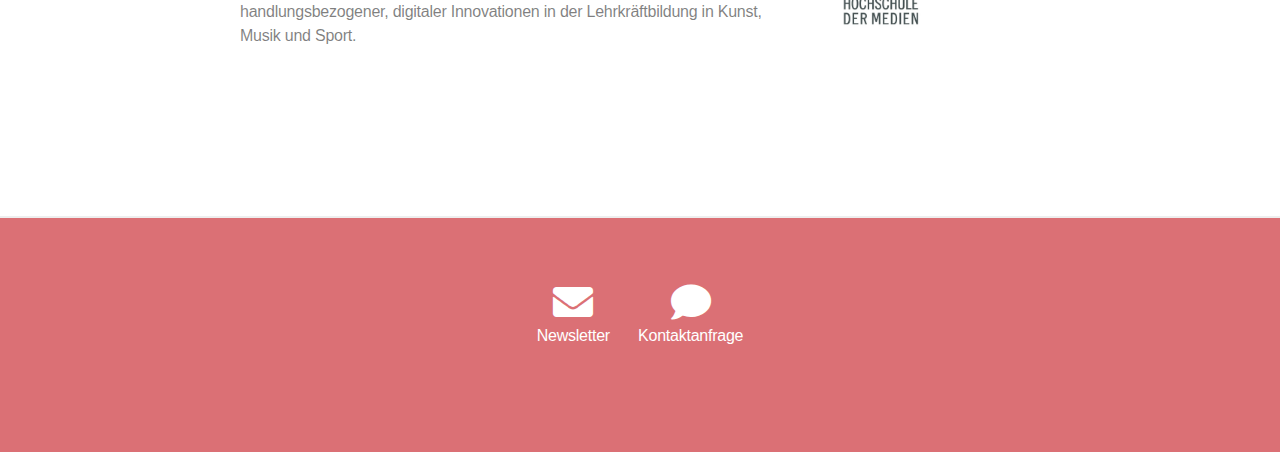
==== commit b1f2fb41: "Added: Newsletter button" ====
--- a/index.html
+++ b/index.html
@@ -432,11 +432,17 @@
 		<!-- Footer -->
 			<footer id="footer">
 				<ul class="icons">
-					<li>
-						<h3>Schreibt uns:</h3>
-						<a href="mailto:schorrig@hdm-stuttgart.de" class="icon solid fa-envelope">
+					<li>						
+						<a href="https://forms.gle/M2um6BZrqWqWFib19" class="icon solid fa-envelope">
 							<span class="label">Email</span>
 						</a>
+						<p>Newsletter</p>
+					</li>
+					<li>
+						<a href="mailto:schorrig@hdm-stuttgart.de" class="icon solid fa-comment">
+							<span class="label">Message</span>
+						</a>						
+						<p>Kontaktanfrage</p>
 					</li>
 				</ul>
 			</footer>
